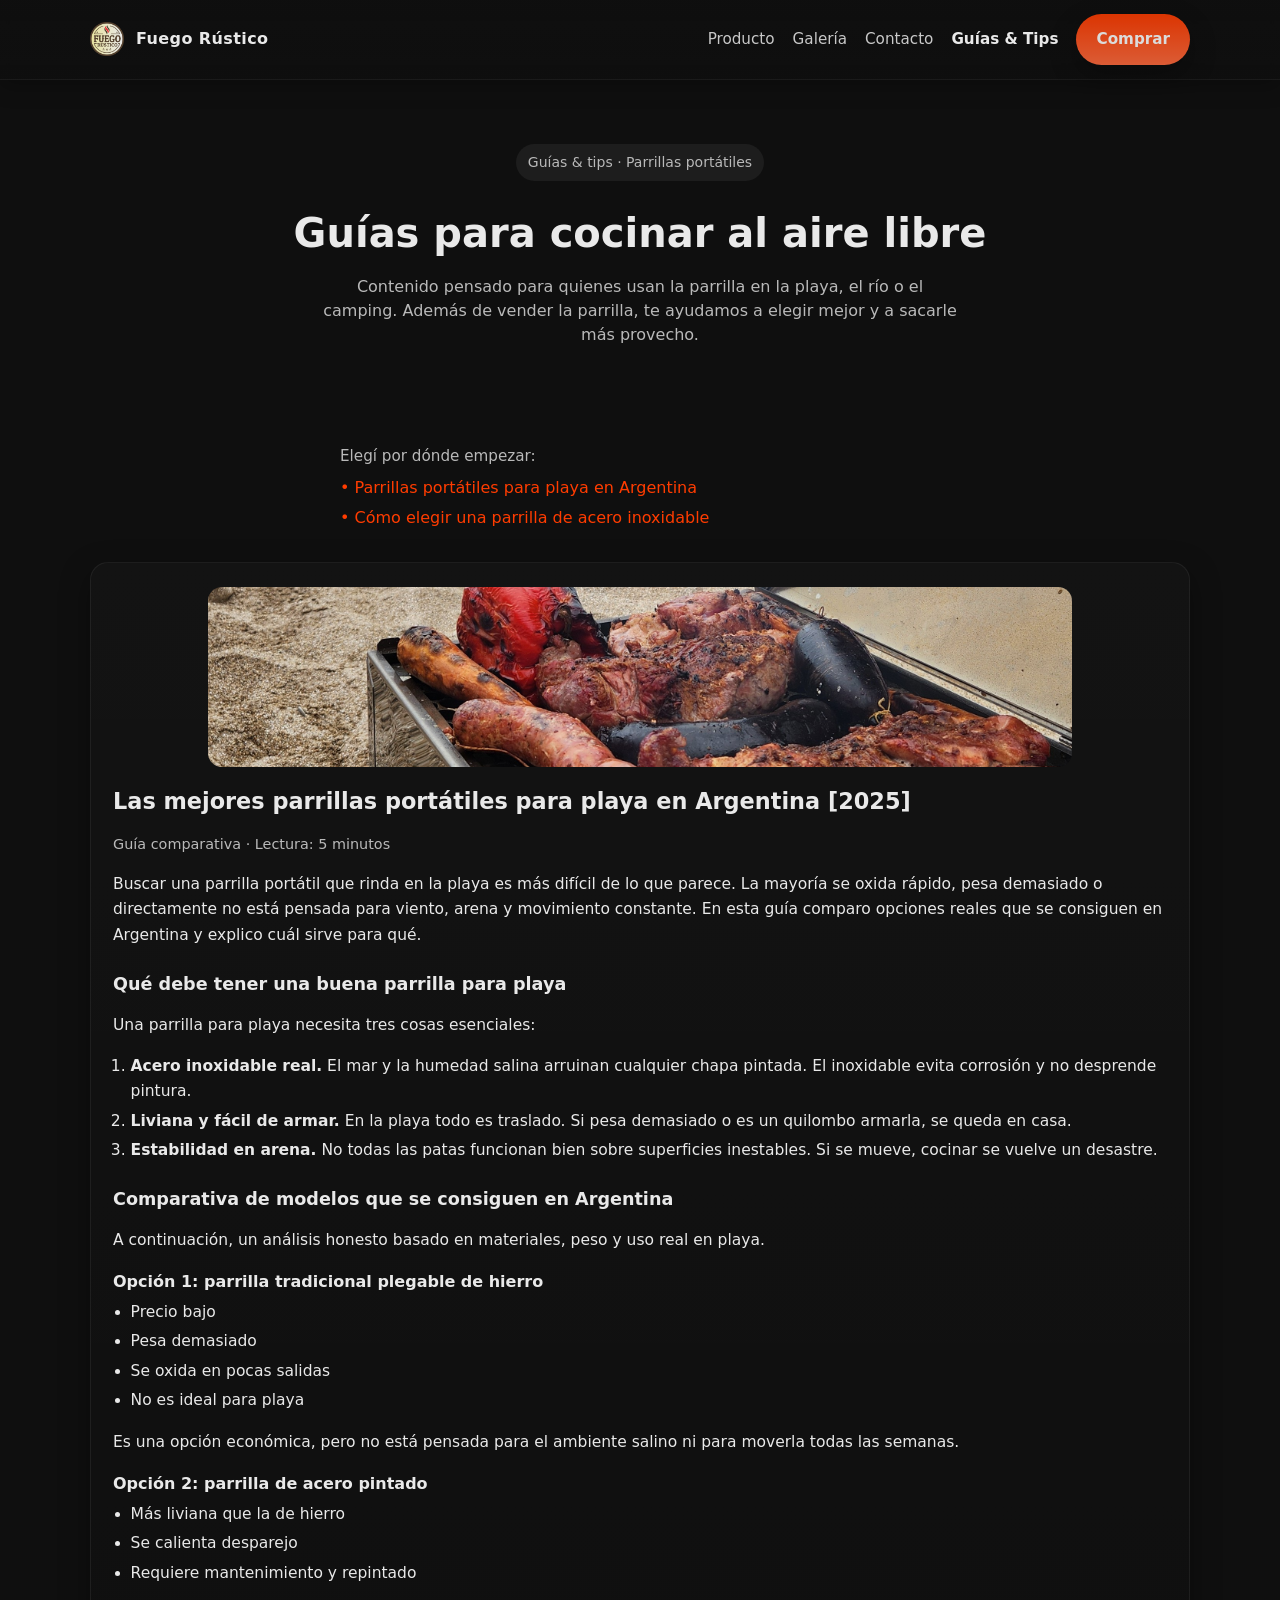
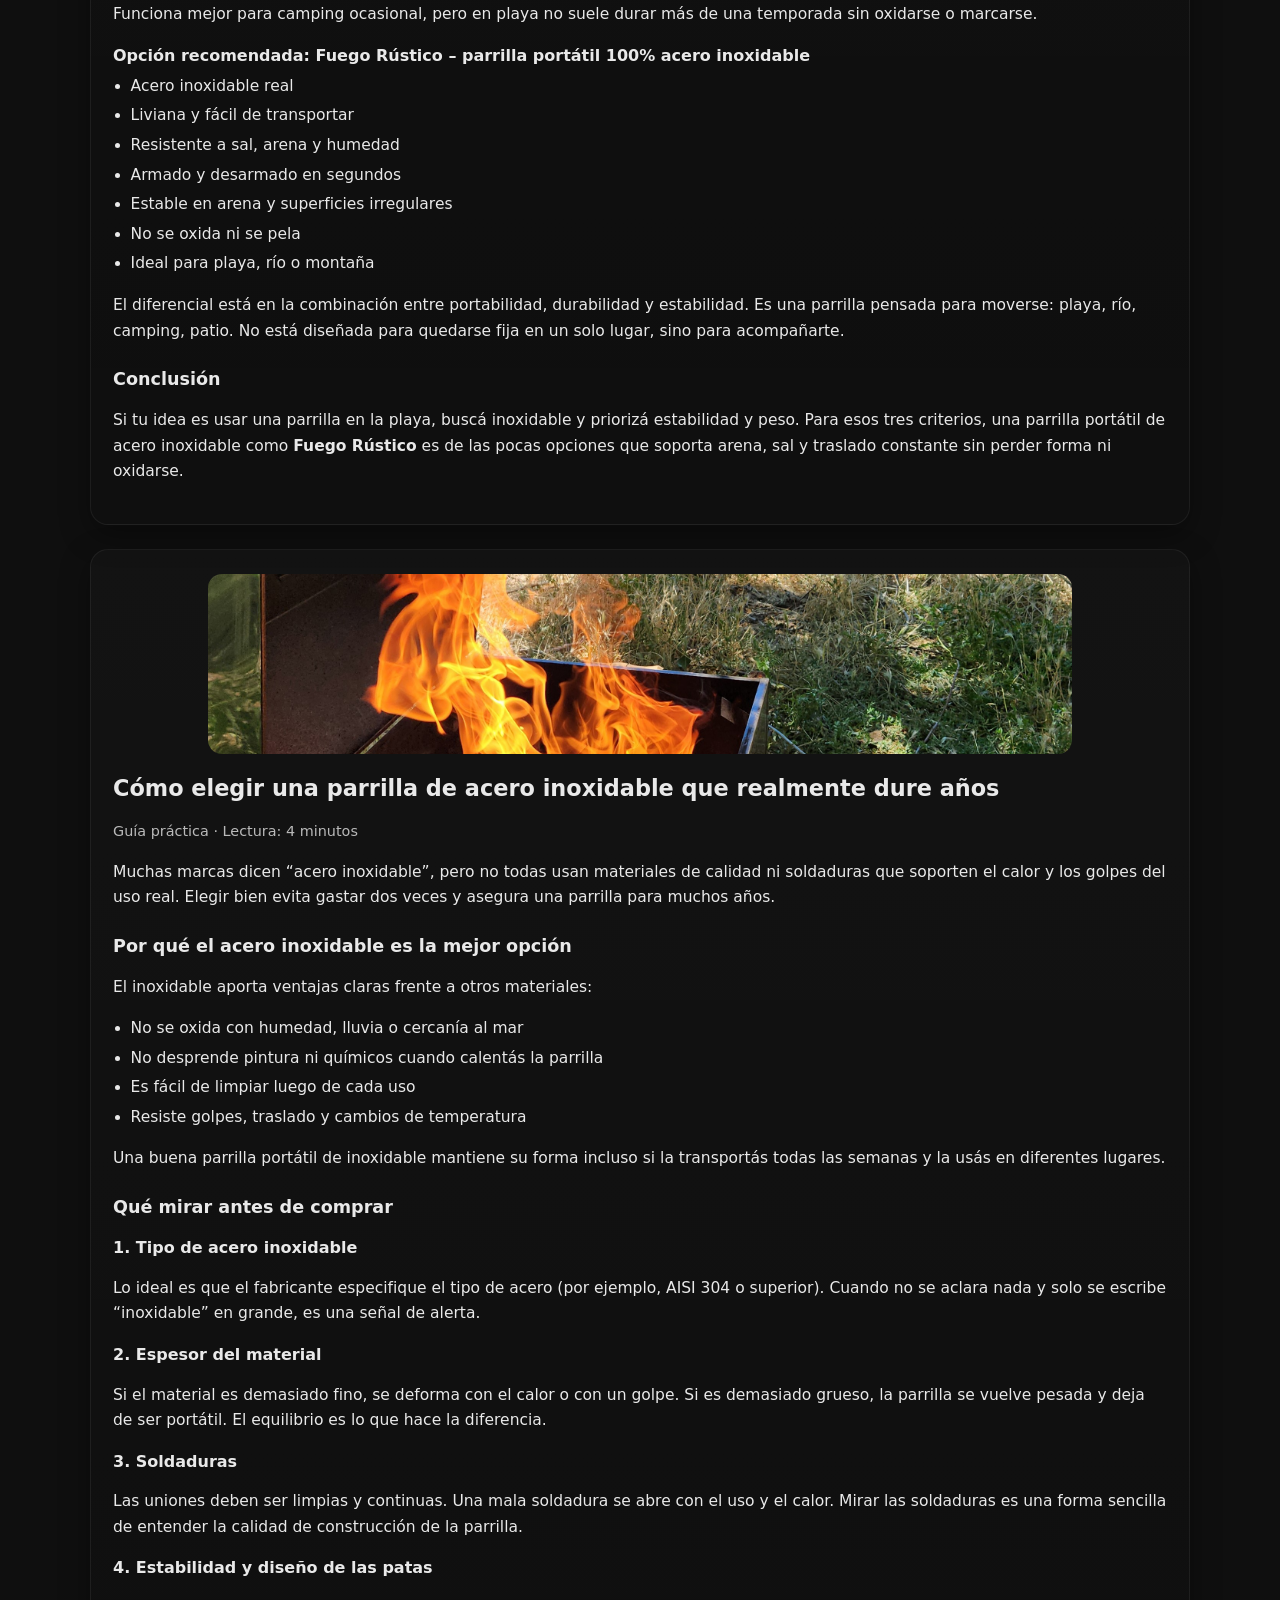
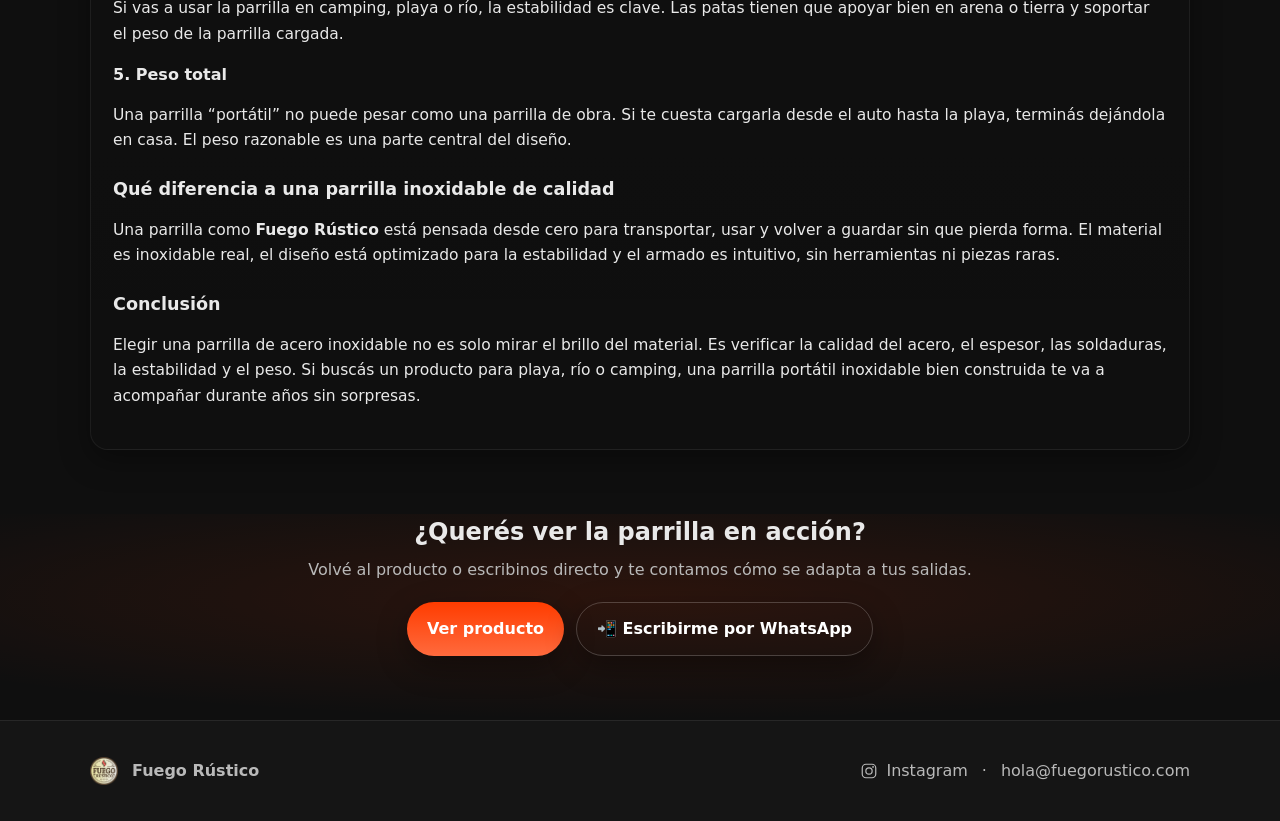
==== blog.html @ 5b3b6fa5 "Update blog.html" ====
<!DOCTYPE html>
<html lang="es">
<head>
  <meta charset="utf-8" />
  <meta name="viewport" content="width=device-width, initial-scale=1" />
  
  <title>Guías & Tips — Fuego Rústico</title>
  <meta name="description" content="Guías y consejos reales para usar tu parrilla portátil Fuego Rústico en playa, río o camping. Cómo elegir parrilla inoxidable y comparativas para Argentina." />
  <link rel="canonical" href="https://fuegorustico.com/blog.html">

  <!-- Open Graph -->
  <meta property="og:type" content="article">
  <meta property="og:site_name" content="Fuego Rústico">
  <meta property="og:title" content="Guías & Tips — Fuego Rústico">
  <meta property="og:description" content="Consejos para cocinar al aire libre y elegir tu parrilla portátil de acero inoxidable.">
  <meta property="og:url" content="https://fuegorustico.com/blog.html">
  <meta property="og:image" content="https://fuegorustico.com/assets/og-image.png">
  <meta property="og:image:width" content="1200">
  <meta property="og:image:height" content="630">
  <meta property="og:locale" content="es_AR">

  <!-- Twitter/X -->
  <meta name="twitter:card" content="summary_large_image">
  <meta name="twitter:title" content="Guías & Tips — Fuego Rústico">
  <meta name="twitter:description" content="Guías y consejos para sacar el máximo a tu parrilla portátil.">
  <meta name="twitter:image" content="https://fuegorustico.com/assets/og-image.png">

  <meta name="theme-color" content="#ff3c00">

  <link rel="icon" href="/assets/favicon.png">
  <link rel="apple-touch-icon" href="/assets/favicon.png">

  <!-- Usamos los mismos estilos que en index -->
  <style>
    :root{
      --bg:#0f0f0f; --bg-2:#151515; --text:#e9e9e9; --muted:#b9b9b9; --brand:#ff3c00; --brand-2:#ff6a3d;
      --radius:18px; --shadow:0 10px 30px rgba(0,0,0,.35)
    }
    *{box-sizing:border-box}
    html,body{height:100%}
    body{margin:0; font-family: system-ui,-apple-system,Segoe UI,Roboto,Inter,Arial,sans-serif; color:var(--text); background:var(--bg); line-height:1.5}
    a{color:inherit; text-decoration:none}
    img{max-width:100%; display:block}
    .container{width:min(1100px,92%); margin-inline:auto}

    header{position:sticky; top:0; z-index:20; backdrop-filter:saturate(160%) blur(6px);
      background:linear-gradient(180deg, rgba(15,15,15,.96), rgba(15,15,15,.9) 60%, rgba(15,15,15,0.96));
      border-bottom:1px solid rgba(255,255,255,.05); box-shadow:0 6px 20px rgba(0,0,0,.25);
    }
    .nav{display:flex; align-items:center; justify-content:space-between; padding:14px 0}
    .brand{display:flex; align-items:center; gap:12px}
    .brand img{width:34px; height:34px; border-radius:8px}
    .brand .title{font-weight:700; letter-spacing:.4px}

    nav{display:flex; align-items:center; gap:18px}
    nav a{opacity:.85; font-size:0.95rem}
    nav a:hover{opacity:1}
    nav a.active{opacity:1; font-weight:600}

    .btn{display:inline-flex; align-items:center; justify-content:center; padding:14px 20px; border-radius:999px; background:linear-gradient(180deg,var(--brand),var(--brand-2)); color:white; font-weight:700; box-shadow:var(--shadow); border:none; cursor:pointer; white-space:nowrap}
    .btn.ghost{background:transparent; border:1px solid rgba(255,255,255,.2)}
    .btn.secondary{background:transparent; border:1px solid rgba(255,255,255,.2)}

    .menu-toggle{display:none; background:none; border:none; color:var(--text); font-size:26px; cursor:pointer; line-height:1}

    .section{padding:64px 0; background:var(--bg)}
    .card{background:linear-gradient(180deg, rgba(255,255,255,.02), rgba(255,255,255,.0)); border:1px solid rgba(255,255,255,.06); border-radius:var(--radius); box-shadow:var(--shadow)}

    .chip{display:inline-flex; align-items:center; gap:8px; padding:8px 12px; border-radius:999px; background:rgba(255,255,255,.06); font-size:14px}

    /* Layout blog */
    .blog-hero{text-align:center}
    .blog-hero h1{font-size:clamp(30px,4vw,40px); margin:12px 0}
    .blog-hero p{color:var(--muted); max-width:640px; margin:0 auto 10px auto}
    .blog-grid{display:grid; gap:24px; margin-top:32px}
    .blog-article{padding:24px 22px}
    .blog-article h2{margin-top:0; margin-bottom:6px; font-size:1.4rem}
    .blog-article .meta{font-size:0.9rem; color:var(--muted); margin-bottom:14px}
    .blog-article h3{margin-top:22px; margin-bottom:8px; font-size:1.1rem}
    .blog-article h4{margin-top:16px; margin-bottom:6px; font-size:1rem}
    .blog-article p,
    .blog-article li{line-height:1.65; font-size:0.97rem}
    .blog-article ol,
    .blog-article ul{padding-left:1.1rem; margin-top:0.3rem}
    .blog-article li+li{margin-top:4px}

    /* CTA sección final */
    .blog-cta{text-align:center}
    .blog-cta p{color:var(--muted); margin-top:8px; margin-bottom:20px}

    /* Footer (igual que index) */
    footer{padding:36px 0; border-top:1px solid rgba(255,255,255,.08); background:var(--bg-2); color:var(--muted)}
    .social{display:flex; gap:14px; align-items:center; flex-wrap:wrap}

    /* Mobile nav */
    @media (max-width: 780px) {
      nav{position:absolute; top:64px; right:0; background:rgba(0,0,0,0.95); flex-direction:column; align-items:flex-start; padding:20px; border-radius:0 0 0 14px; display:none}
      nav.show{display:flex}
      .menu-toggle{display:block}
    }

    .blog-cover{
      max-width: 82%;
      margin: 0 auto 18px auto;
      border-radius: 14px;
      overflow: hidden;
    }
    
    .blog-cover img{
      width: 100%;
      object-fit: cover;
      max-height: 180px;
    }
  </style>
</head>
<body>
  <header>
    <div class="container nav">
      <!-- En el blog volvemos al index con el logo -->
      <a class="brand" href="index.html#top">
        <img src="/assets/logo.png" alt="Fuego Rústico logo" />
        <span class="title">Fuego Rústico</span>
      </a>
      <button class="menu-toggle" aria-label="Abrir menú" aria-expanded="false" aria-controls="menu">☰</button>
      <nav id="menu">
        <a href="index.html#producto">Producto</a>
        <a href="index.html#galeria">Galería</a>
        <a href="index.html#contacto">Contacto</a>
        <a href="blog.html" class="active">Guías & Tips</a>
        <a class="btn" href="index.html#contacto">Comprar</a>
      </nav>
    </div>
  </header>

  <main id="top">
    <!-- HERO DEL BLOG -->
    <section class="section">
      <div class="container blog-hero">
        <p class="chip">Guías & tips · Parrillas portátiles</p>
        <h1>Guías para cocinar al aire libre</h1>
        <p>
          Contenido pensado para quienes usan la parrilla en la playa, el río o el camping.
          Además de vender la parrilla, te ayudamos a elegir mejor y a sacarle más provecho.
        </p>
      </div>
    </section>

   <div style="margin-top:24px; text-align:left; max-width:600px; margin-inline:auto;">
     <p style="color:var(--muted); font-size:0.95rem; margin-bottom:8px;">
       Elegí por dónde empezar:
     </p>
     <ul style="list-style:none; padding-left:0; margin:0;">
       <li style="margin-bottom:6px;">
         <a href="#mejores-parrillas-playa" style="color:var(--brand);">• Parrillas portátiles para playa en Argentina</a>
       </li>
       <li>
         <a href="#elegir-parrilla-inox" style="color:var(--brand);">• Cómo elegir una parrilla de acero inoxidable</a>
       </li>
     </ul>
   </div>
    
    <!-- ARTÍCULOS EN CARDS -->
    <section class="section" style="padding-top:0;">
      <div class="container blog-grid">

        <!-- Artículo 1 -->
        <article class="card blog-article" id="mejores-parrillas-playa">
          <figure class="blog-cover">
            <img src="/assets/galeria-1.jpg" alt="Parrilla portátil Fuego Rústico en la playa">
          </figure>

          <h2>Las mejores parrillas portátiles para playa en Argentina [2025]</h2>
          <p class="meta">Guía comparativa · Lectura: 5 minutos</p>

          <p>
            Buscar una parrilla portátil que rinda en la playa es más difícil de lo que parece.
            La mayoría se oxida rápido, pesa demasiado o directamente no está pensada para viento,
            arena y movimiento constante. En esta guía comparo opciones reales que se consiguen
            en Argentina y explico cuál sirve para qué.
          </p>

          <h3>Qué debe tener una buena parrilla para playa</h3>
          <p>Una parrilla para playa necesita tres cosas esenciales:</p>

          <ol>
            <li>
              <strong>Acero inoxidable real.</strong>
              El mar y la humedad salina arruinan cualquier chapa pintada. El inoxidable evita
              corrosión y no desprende pintura.
            </li>
            <li>
              <strong>Liviana y fácil de armar.</strong>
              En la playa todo es traslado. Si pesa demasiado o es un quilombo armarla, se queda en casa.
            </li>
            <li>
              <strong>Estabilidad en arena.</strong>
              No todas las patas funcionan bien sobre superficies inestables. Si se mueve, cocinar
              se vuelve un desastre.
            </li>
          </ol>

          <h3>Comparativa de modelos que se consiguen en Argentina</h3>
          <p>
            A continuación, un análisis honesto basado en materiales, peso y uso real en playa.
          </p>

          <h4>Opción 1: parrilla tradicional plegable de hierro</h4>
          <ul>
            <li>Precio bajo</li>
            <li>Pesa demasiado</li>
            <li>Se oxida en pocas salidas</li>
            <li>No es ideal para playa</li>
          </ul>
          <p>
            Es una opción económica, pero no está pensada para el ambiente salino ni para
            moverla todas las semanas.
          </p>

          <h4>Opción 2: parrilla de acero pintado</h4>
          <ul>
            <li>Más liviana que la de hierro</li>
            <li>Se calienta desparejo</li>
            <li>Requiere mantenimiento y repintado</li>
          </ul>
          <p>
            Funciona mejor para camping ocasional, pero en playa no suele durar más de una
            temporada sin oxidarse o marcarse.
          </p>

          <h4>Opción recomendada: Fuego Rústico – parrilla portátil 100% acero inoxidable</h4>
          <ul>
            <li>Acero inoxidable real</li>
            <li>Liviana y fácil de transportar</li>
            <li>Resistente a sal, arena y humedad</li>
            <li>Armado y desarmado en segundos</li>
            <li>Estable en arena y superficies irregulares</li>
            <li>No se oxida ni se pela</li>
            <li>Ideal para playa, río o montaña</li>
          </ul>
          <p>
            El diferencial está en la combinación entre portabilidad, durabilidad y estabilidad.
            Es una parrilla pensada para moverse: playa, río, camping, patio. No está diseñada
            para quedarse fija en un solo lugar, sino para acompañarte.
          </p>

          <h3>Conclusión</h3>
          <p>
            Si tu idea es usar una parrilla en la playa, buscá inoxidable y priorizá estabilidad y peso.
            Para esos tres criterios, una parrilla portátil de acero inoxidable como
            <strong>Fuego Rústico</strong> es de las pocas opciones que soporta arena, sal y traslado
            constante sin perder forma ni oxidarse.
          </p>
        </article>

        <!-- Artículo 2 -->
        <article class="card blog-article" id="elegir-parrilla-inox">
          <figure class="blog-cover">
            <img src="/assets/galeria-4.jpg" alt="Detalle de parrilla portátil de acero inoxidable Fuego Rústico">
          </figure>

          <h2>Cómo elegir una parrilla de acero inoxidable que realmente dure años</h2>
          <p class="meta">Guía práctica · Lectura: 4 minutos</p>

          <p>
            Muchas marcas dicen “acero inoxidable”, pero no todas usan materiales de calidad ni soldaduras
            que soporten el calor y los golpes del uso real. Elegir bien evita gastar dos veces y asegura
            una parrilla para muchos años.
          </p>

          <h3>Por qué el acero inoxidable es la mejor opción</h3>
          <p>El inoxidable aporta ventajas claras frente a otros materiales:</p>
          <ul>
            <li>No se oxida con humedad, lluvia o cercanía al mar</li>
            <li>No desprende pintura ni químicos cuando calentás la parrilla</li>
            <li>Es fácil de limpiar luego de cada uso</li>
            <li>Resiste golpes, traslado y cambios de temperatura</li>
          </ul>
          <p>
            Una buena parrilla portátil de inoxidable mantiene su forma incluso si la transportás
            todas las semanas y la usás en diferentes lugares.
          </p>

          <h3>Qué mirar antes de comprar</h3>

          <h4>1. Tipo de acero inoxidable</h4>
          <p>
            Lo ideal es que el fabricante especifique el tipo de acero (por ejemplo, AISI 304 o superior).
            Cuando no se aclara nada y solo se escribe “inoxidable” en grande, es una señal de alerta.
          </p>

          <h4>2. Espesor del material</h4>
          <p>
            Si el material es demasiado fino, se deforma con el calor o con un golpe.
            Si es demasiado grueso, la parrilla se vuelve pesada y deja de ser portátil.
            El equilibrio es lo que hace la diferencia.
          </p>

          <h4>3. Soldaduras</h4>
          <p>
            Las uniones deben ser limpias y continuas. Una mala soldadura se abre con el uso
            y el calor. Mirar las soldaduras es una forma sencilla de entender la calidad de
            construcción de la parrilla.
          </p>

          <h4>4. Estabilidad y diseño de las patas</h4>
          <p>
            Si vas a usar la parrilla en camping, playa o río, la estabilidad es clave.
            Las patas tienen que apoyar bien en arena o tierra y soportar el peso de la
            parrilla cargada.
          </p>

          <h4>5. Peso total</h4>
          <p>
            Una parrilla “portátil” no puede pesar como una parrilla de obra.
            Si te cuesta cargarla desde el auto hasta la playa, terminás dejándola en casa.
            El peso razonable es una parte central del diseño.
          </p>

          <h3>Qué diferencia a una parrilla inoxidable de calidad</h3>
          <p>
            Una parrilla como <strong>Fuego Rústico</strong> está pensada desde cero para
            transportar, usar y volver a guardar sin que pierda forma. El material es
            inoxidable real, el diseño está optimizado para la estabilidad y el armado
            es intuitivo, sin herramientas ni piezas raras.
          </p>

          <h3>Conclusión</h3>
          <p>
            Elegir una parrilla de acero inoxidable no es solo mirar el brillo del material.
            Es verificar la calidad del acero, el espesor, las soldaduras, la estabilidad y
            el peso. Si buscás un producto para playa, río o camping, una parrilla portátil
            inoxidable bien construida te va a acompañar durante años sin sorpresas.
          </p>
        </article>

      </div>
    </section>

    <!-- CTA FINAL (alineada a la marca) -->
    <section class="section" style="padding-top:0; background:radial-gradient(70% 60% at 50% 40%, rgba(255,60,0,.12), rgba(0,0,0,0))">
      <div class="container blog-cta">
        <h2 style="margin:0 0 6px">¿Querés ver la parrilla en acción?</h2>
        <p>Volvé al producto o escribinos directo y te contamos cómo se adapta a tus salidas.</p>
        <div style="display:flex; gap:12px; justify-content:center; flex-wrap:wrap; margin-top:6px;">
          <a class="btn" href="index.html#producto">Ver producto</a>
          <a class="btn ghost" href="https://wa.me/5491164812711?text=Hola%20Fuego%20R%C3%BAstico%2C%20vengo%20desde%20el%20blog%20y%20quiero%20info" target="_blank" rel="noopener">
            📲 Escribirme por WhatsApp
          </a>
        </div>
      </div>
    </section>
  </main>

  <footer>
    <div class="container" style="display:flex; gap:18px; justify-content:space-between; flex-wrap:wrap">
      <div class="social">
        <img src="/assets/logo.png" alt="logo" width="28" height="28" style="border-radius:8px"/>
        <strong>Fuego Rústico</strong>
      </div>
      <div class="social">
        <a href="https://instagram.com/fuegorustico" target="_blank" rel="noopener" style="display:flex; align-items:center; gap:8px">
          <svg width="18" height="18" viewBox="0 0 24 24" fill="none" aria-hidden="true">
            <rect x="3" y="3" width="18" height="18" rx="5" stroke="currentColor" stroke-width="1.6"/>
            <circle cx="12" cy="12" r="4.2" stroke="currentColor" stroke-width="1.6"/>
            <circle cx="17.4" cy="6.6" r="1.2" fill="currentColor"/>
          </svg>
          <span>Instagram</span>
        </a>
        <span>·</span>
        <a href="mailto:adm.fuegorustico@gmail.com">hola@fuegorustico.com</a>
      </div>
    </div>
  </footer>

  <script>
    // Toggle menú mobile (mismo comportamiento que el index)
    const toggle = document.querySelector('.menu-toggle');
    const nav = document.getElementById('menu');
    if (toggle && nav) {
      toggle.addEventListener('click', () => {
        const isOpen = nav.classList.toggle('show');
        toggle.setAttribute('aria-expanded', isOpen ? 'true' : 'false');
      });
    }
  </script>
</body>
</html>
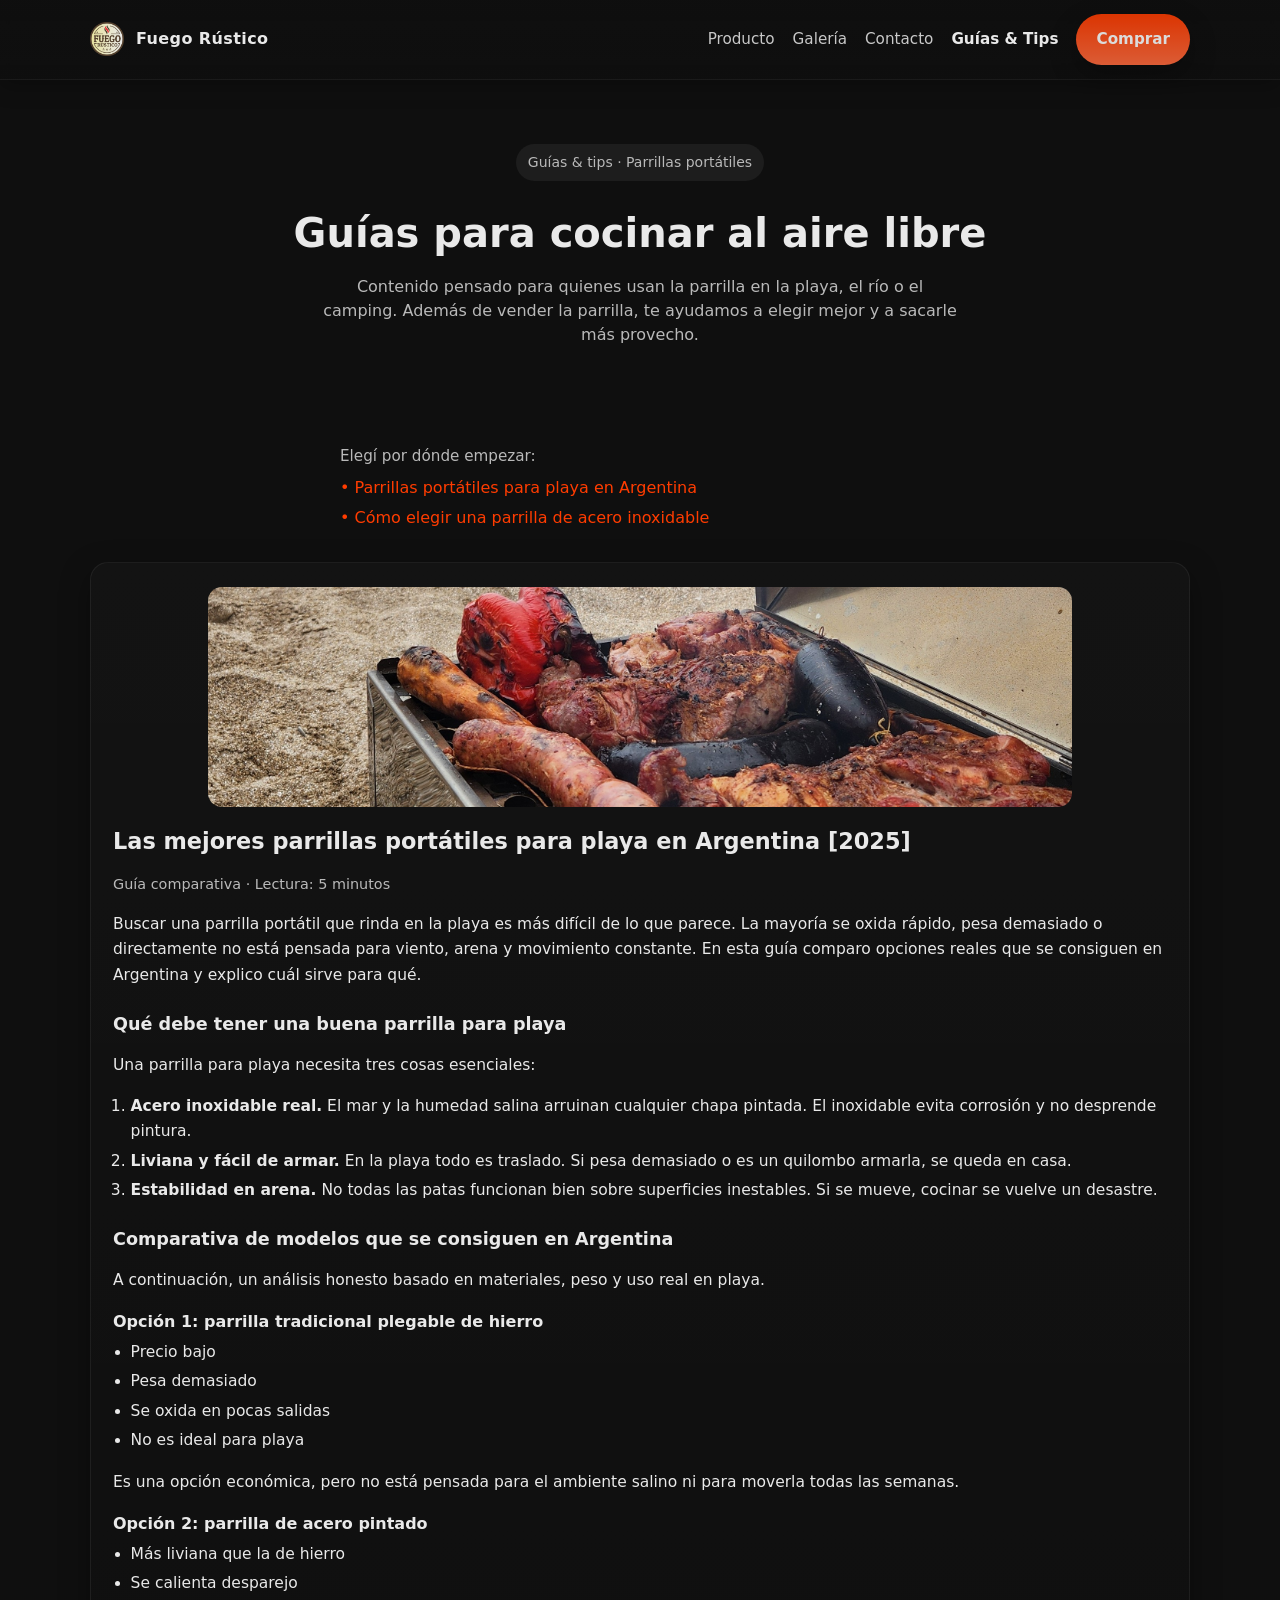
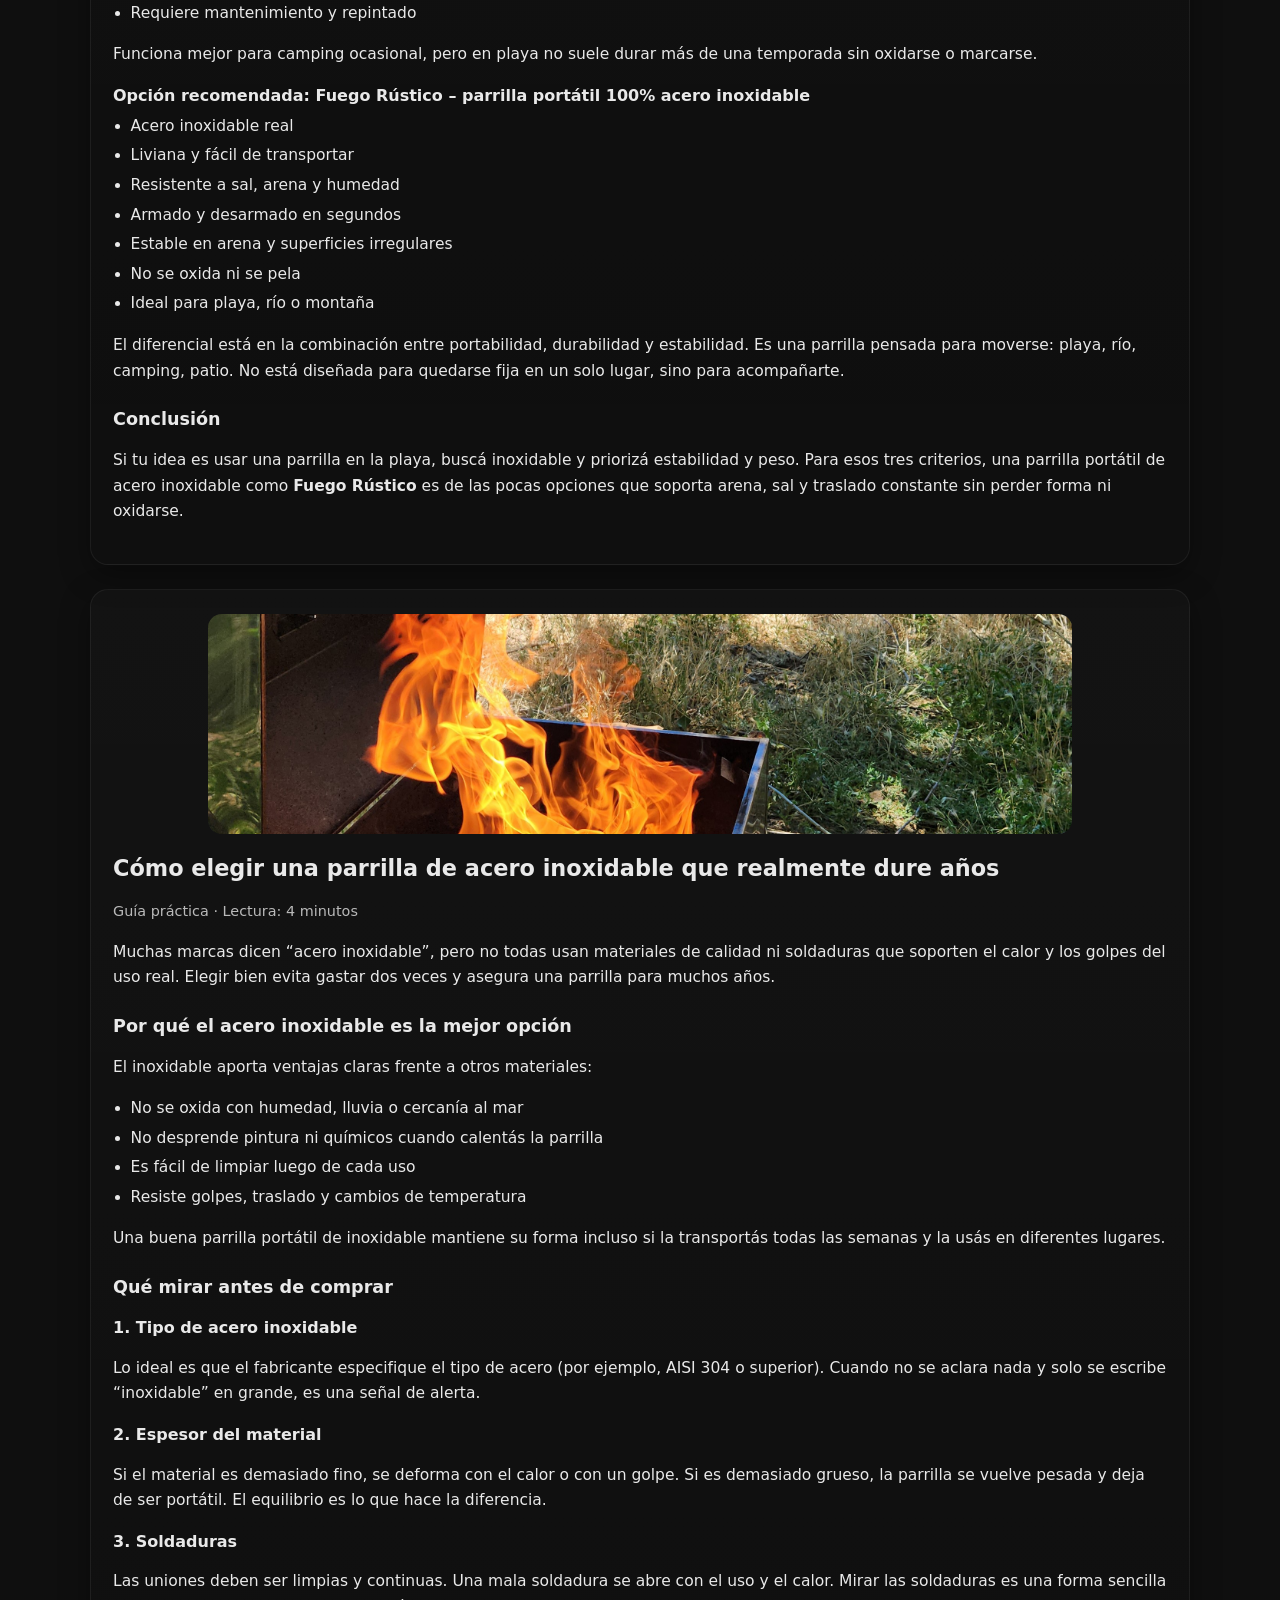
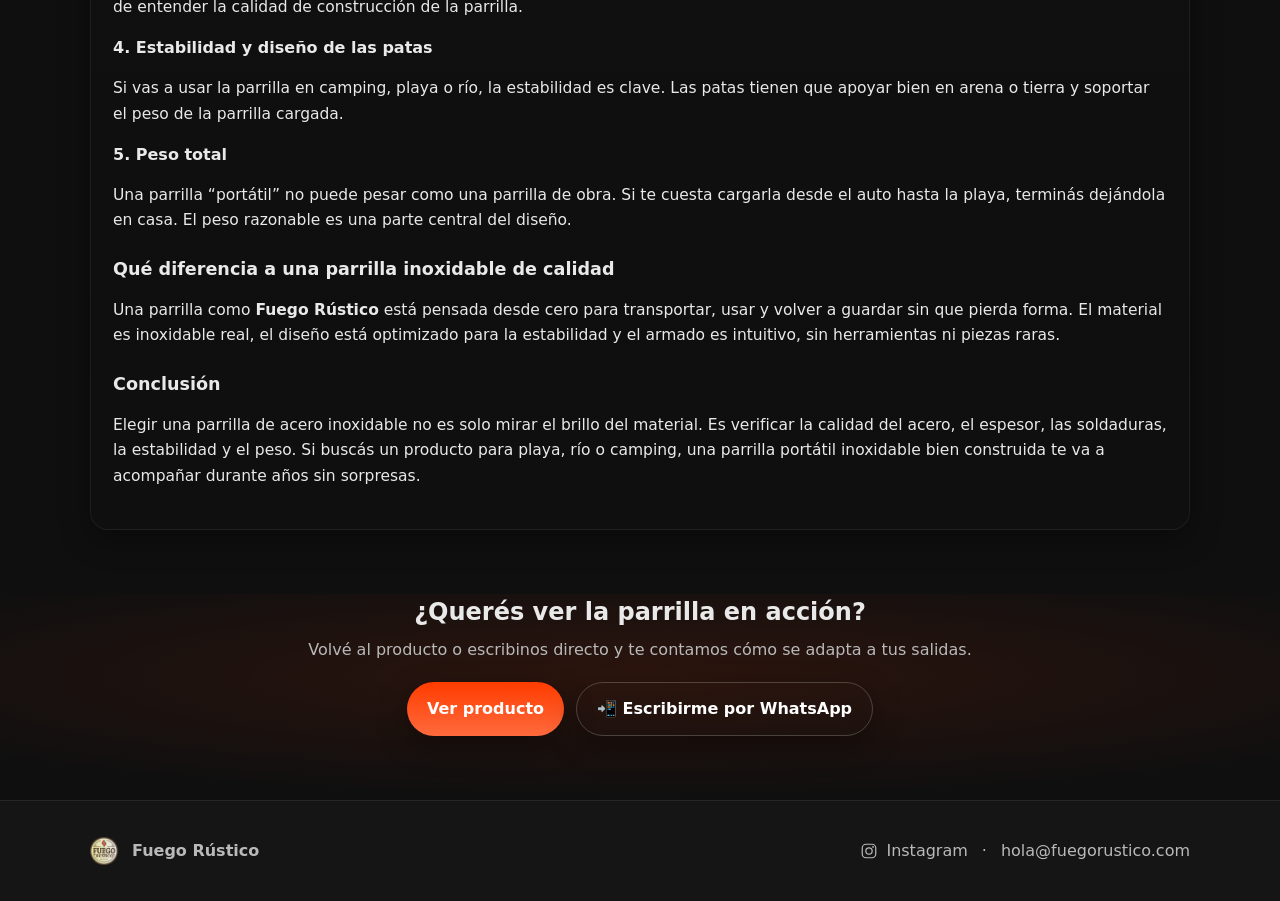
==== commit ef5f3a3d: "Update blog.html" ====
--- a/blog.html
+++ b/blog.html
@@ -109,7 +109,7 @@
     .blog-cover img{
       width: 100%;
       object-fit: cover;
-      max-height: 180px;
+      max-height: 220px;
     }
   </style>
 </head>
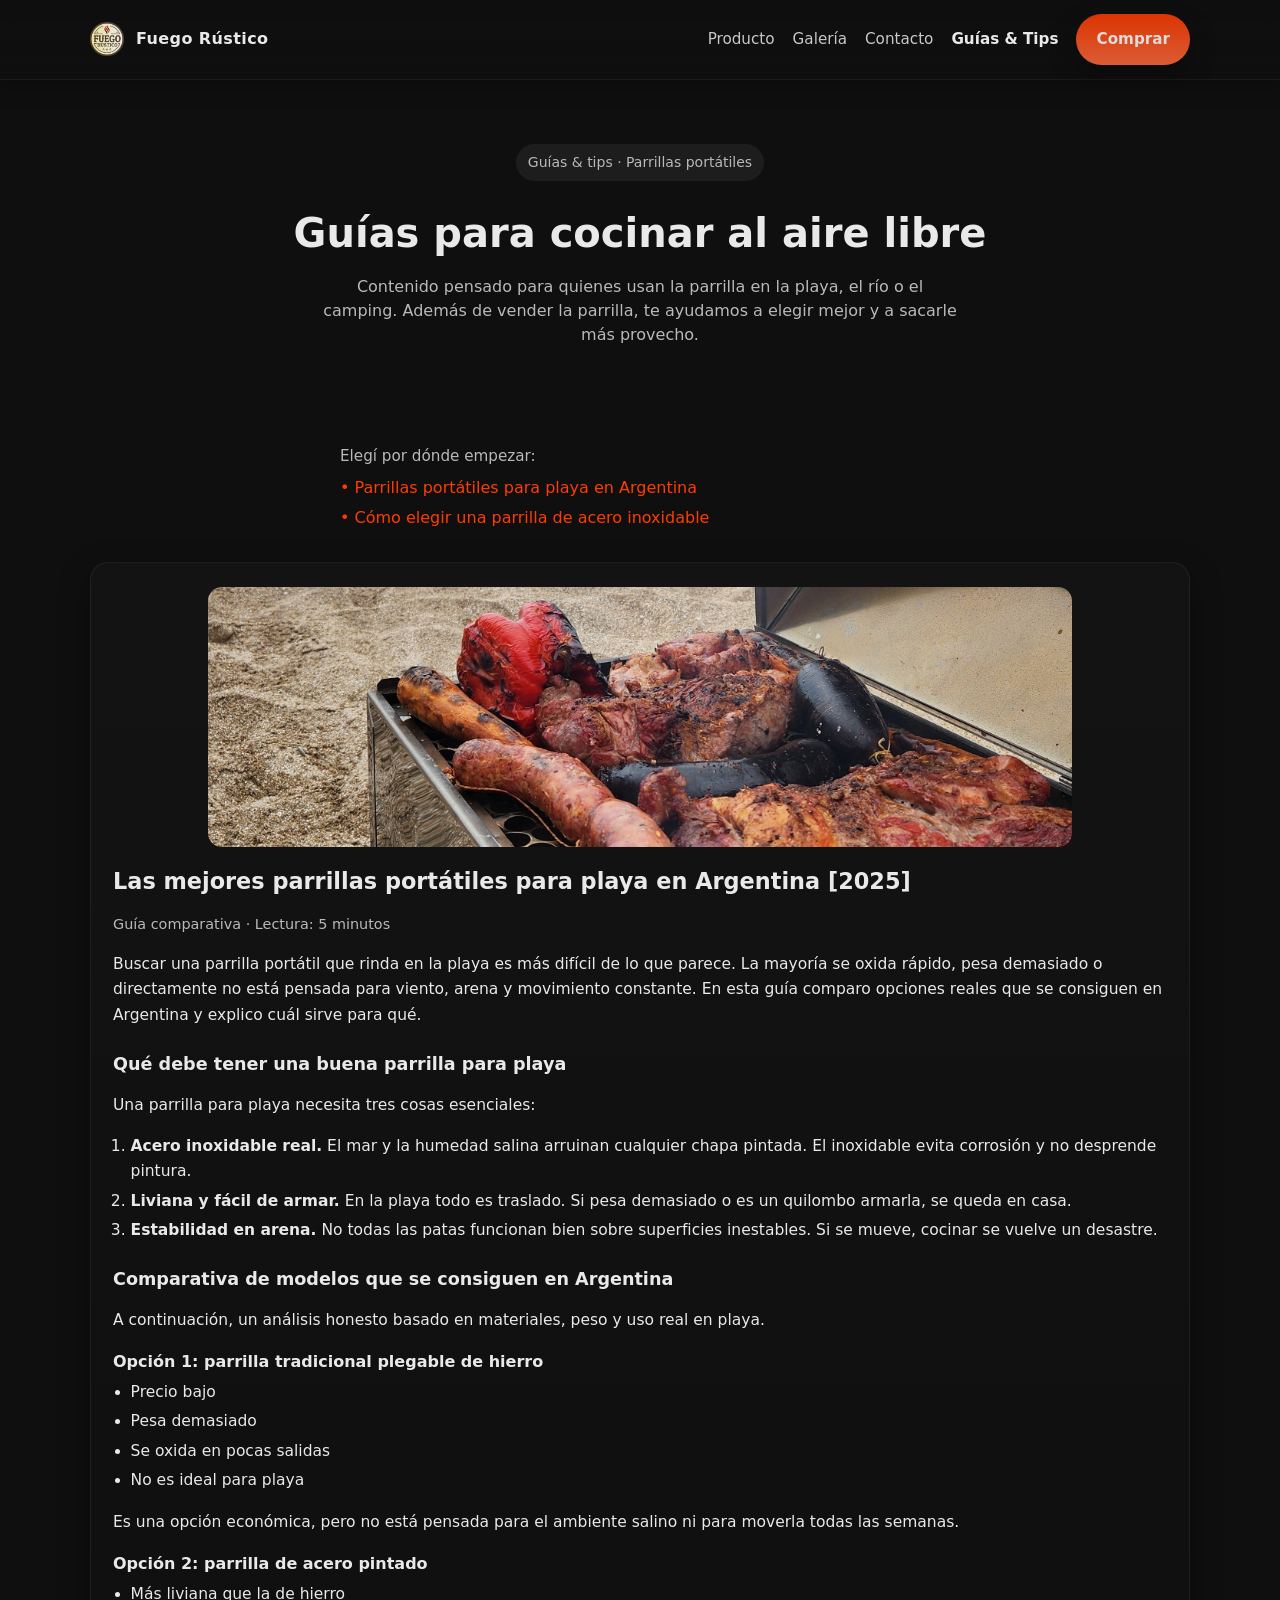
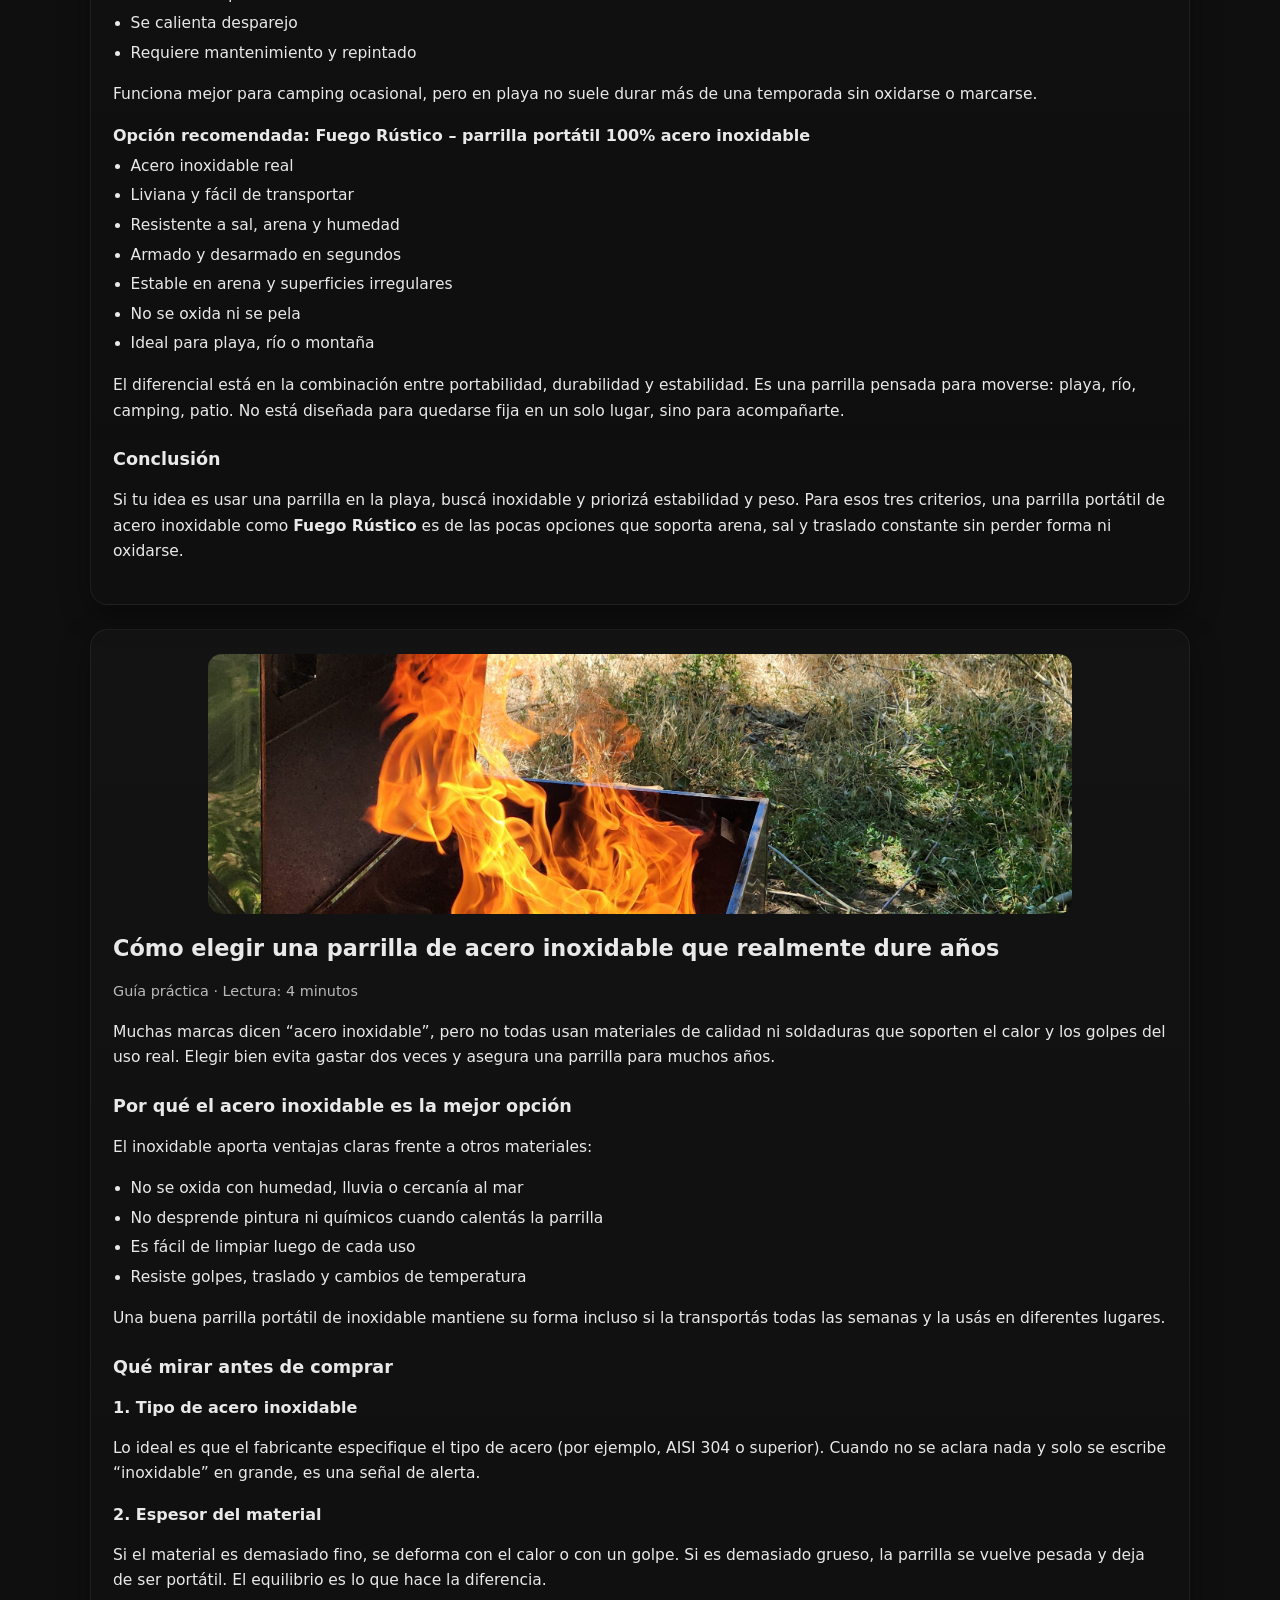
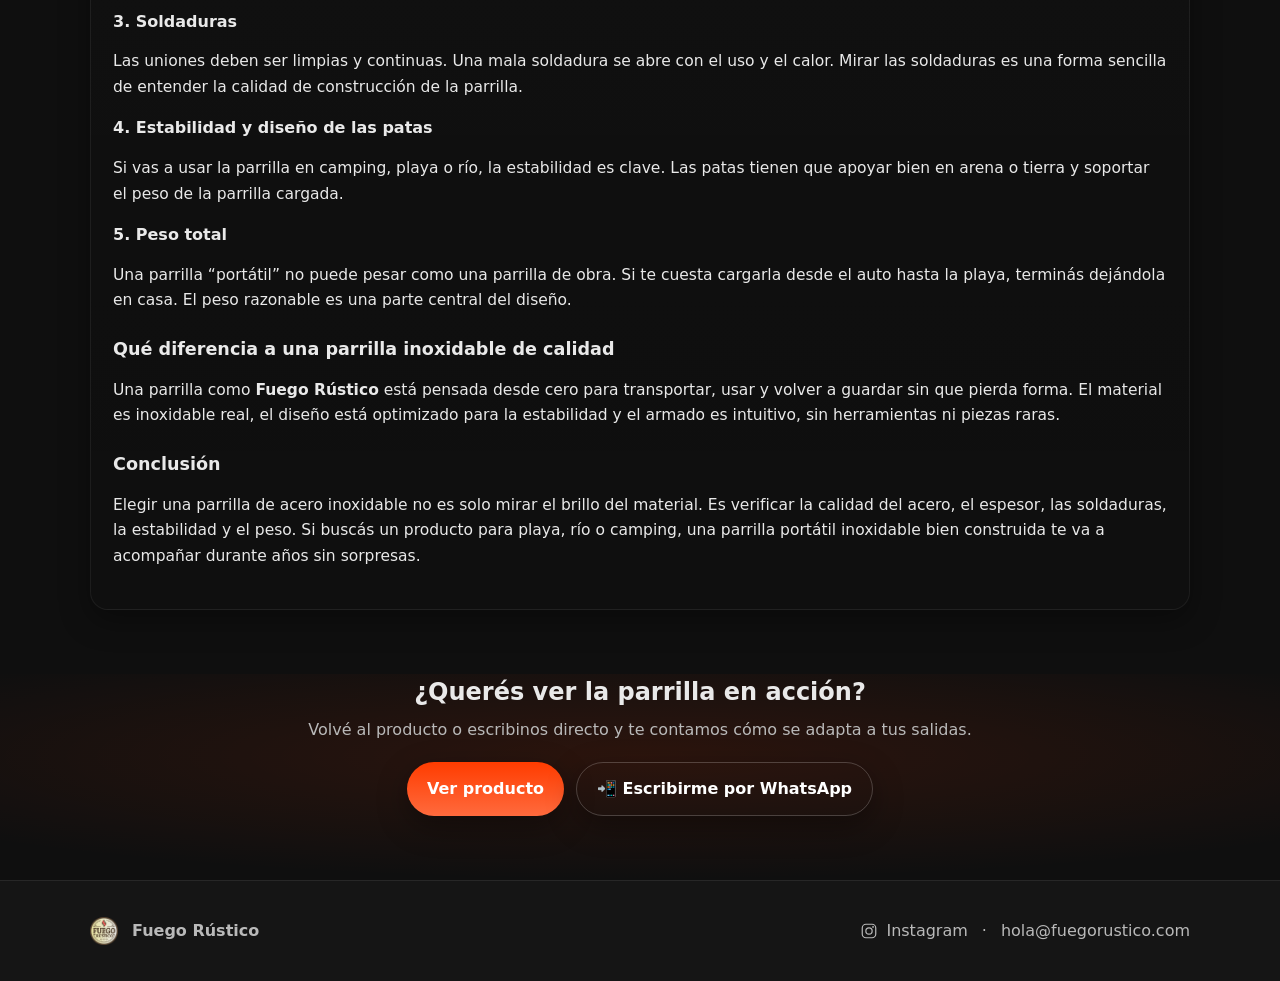
==== commit 188c2300: "Update blog.html" ====
--- a/blog.html
+++ b/blog.html
@@ -109,7 +109,7 @@
     .blog-cover img{
       width: 100%;
       object-fit: cover;
-      max-height: 220px;
+      max-height: 260px; 
     }
   </style>
 </head>
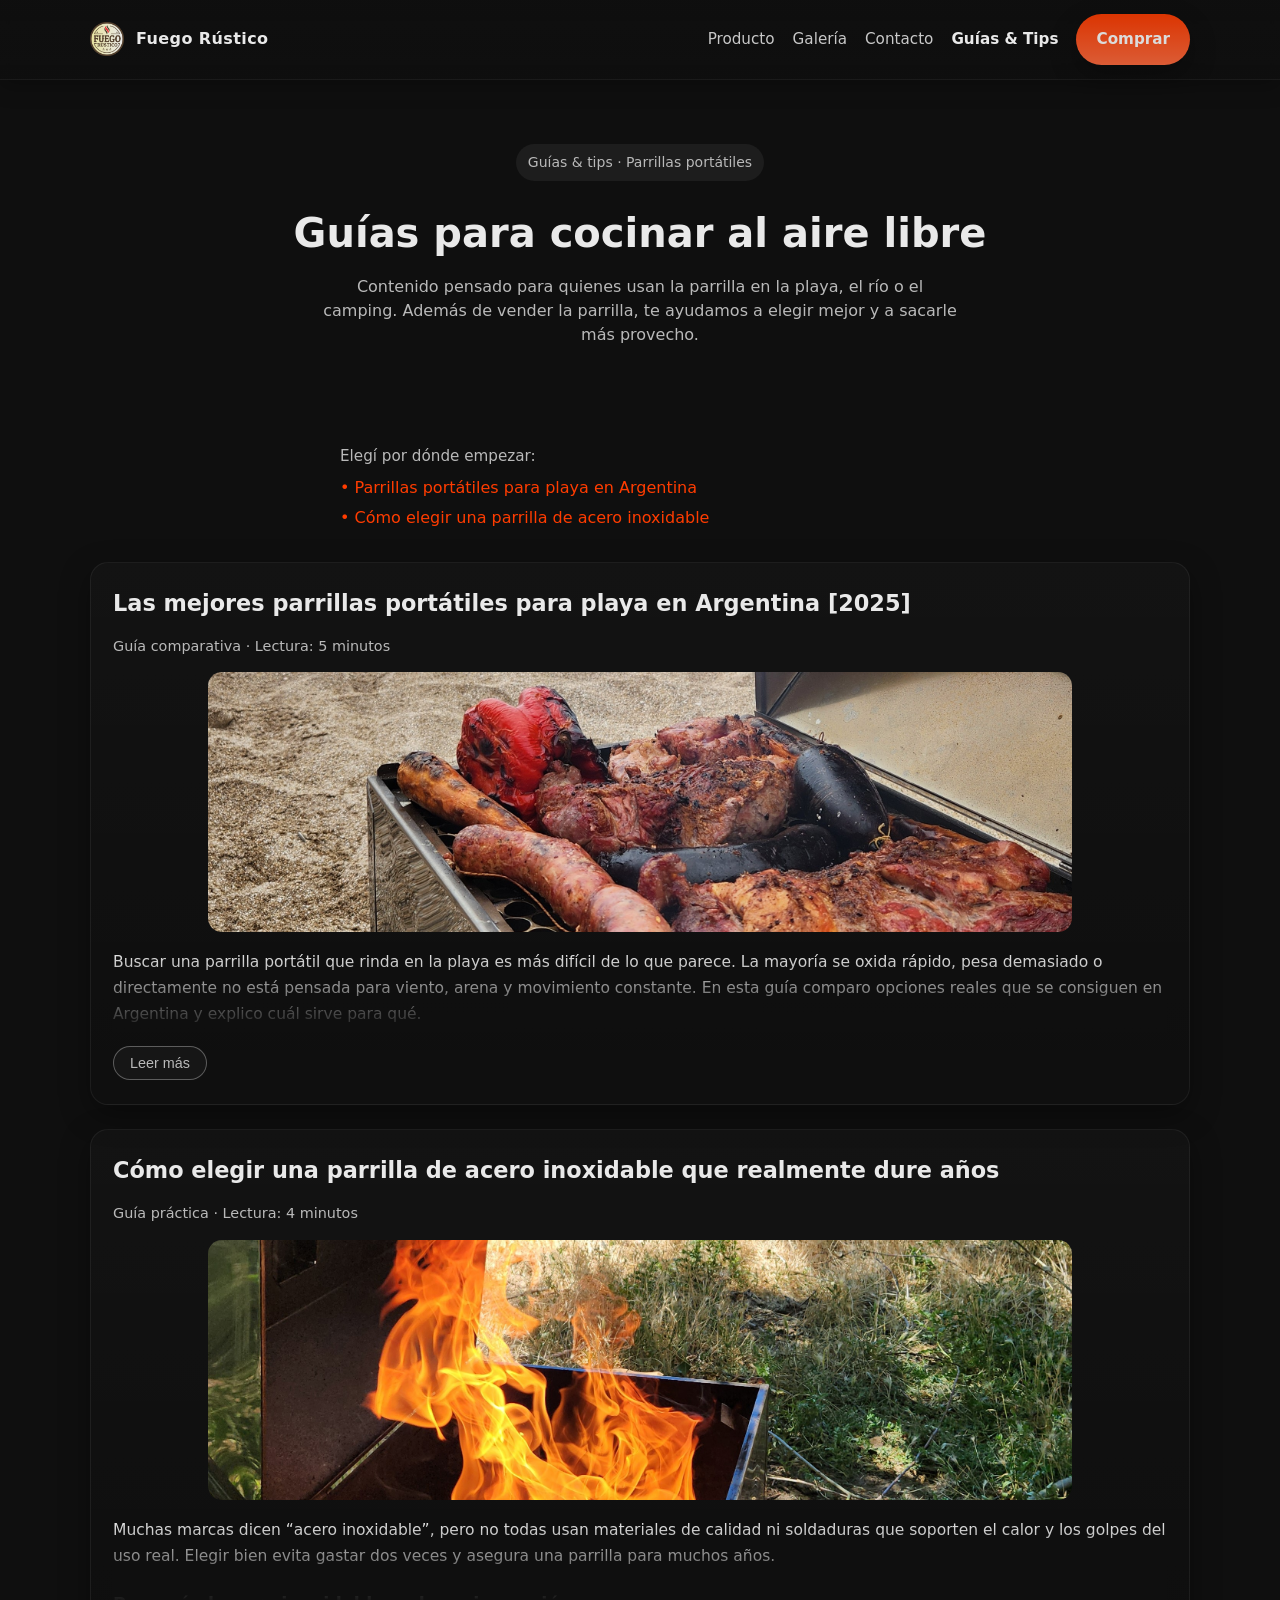
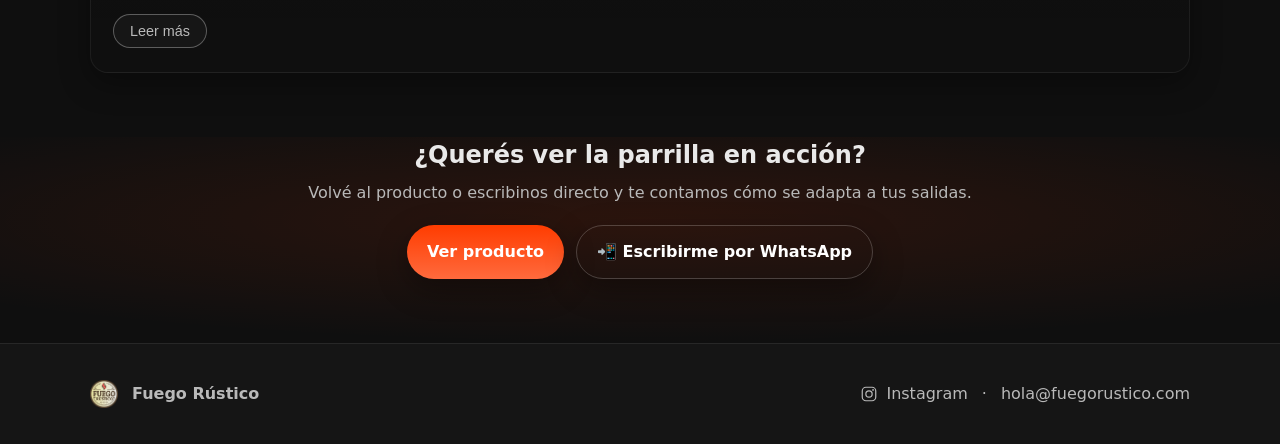
==== commit d8270864: "Update blog.html" ====
--- a/blog.html
+++ b/blog.html
@@ -111,6 +111,61 @@
       object-fit: cover;
       max-height: 260px; 
     }
+
+    .blog-content{
+      max-height: 360px;              /* controla cuánta altura se ve colapsado */
+      overflow: hidden;
+      position: relative;
+      transition: max-height .3s ease;
+    }
+    
+    /* Degradado al final para indicar que hay más texto */
+    .blog-content::after{
+      content:"";
+      position:absolute;
+      left:0;
+      right:0;
+      bottom:0;
+      height:80px;
+      background:linear-gradient(to bottom, rgba(15,15,15,0), rgba(15,15,15,0.96));
+      pointer-events:none;
+      opacity:1;
+      transition:opacity .2s;
+    }
+    
+    /* Cuando el artículo está expandido */
+    .blog-article.expanded .blog-content{
+      max-height: 5000px;             /* suficiente para mostrar todo */
+    }
+    
+    .blog-article.expanded .blog-content::after{
+      opacity:0;
+    }
+    
+    /* Botón Leer más / Leer menos */
+    .btn-read{
+      margin-top: 14px;
+      border-radius: 999px;
+      padding: 8px 16px;
+      font-size: 0.9rem;
+      border: 1px solid rgba(255,255,255,.3);
+      background: rgba(255,255,255,.03);
+      color: var(--muted);
+      cursor: pointer;
+      display: inline-flex;
+      align-items: center;
+      gap: 6px;
+    }
+    
+    .btn-read:hover{
+      background: rgba(255,255,255,.06);
+      color: var(--text);
+    }
+    
+    .blog-article.expanded .btn-read{
+      color: var(--text);
+    }
+
   </style>
 </head>
 <body>
@@ -165,172 +220,180 @@
 
         <!-- Artículo 1 -->
         <article class="card blog-article" id="mejores-parrillas-playa">
-          <figure class="blog-cover">
-            <img src="/assets/galeria-1.jpg" alt="Parrilla portátil Fuego Rústico en la playa">
-          </figure>
-
           <h2>Las mejores parrillas portátiles para playa en Argentina [2025]</h2>
           <p class="meta">Guía comparativa · Lectura: 5 minutos</p>
-
-          <p>
-            Buscar una parrilla portátil que rinda en la playa es más difícil de lo que parece.
-            La mayoría se oxida rápido, pesa demasiado o directamente no está pensada para viento,
-            arena y movimiento constante. En esta guía comparo opciones reales que se consiguen
-            en Argentina y explico cuál sirve para qué.
-          </p>
-
-          <h3>Qué debe tener una buena parrilla para playa</h3>
-          <p>Una parrilla para playa necesita tres cosas esenciales:</p>
-
-          <ol>
-            <li>
-              <strong>Acero inoxidable real.</strong>
-              El mar y la humedad salina arruinan cualquier chapa pintada. El inoxidable evita
-              corrosión y no desprende pintura.
-            </li>
-            <li>
-              <strong>Liviana y fácil de armar.</strong>
-              En la playa todo es traslado. Si pesa demasiado o es un quilombo armarla, se queda en casa.
-            </li>
-            <li>
-              <strong>Estabilidad en arena.</strong>
-              No todas las patas funcionan bien sobre superficies inestables. Si se mueve, cocinar
-              se vuelve un desastre.
-            </li>
-          </ol>
-
-          <h3>Comparativa de modelos que se consiguen en Argentina</h3>
-          <p>
-            A continuación, un análisis honesto basado en materiales, peso y uso real en playa.
-          </p>
-
-          <h4>Opción 1: parrilla tradicional plegable de hierro</h4>
-          <ul>
-            <li>Precio bajo</li>
-            <li>Pesa demasiado</li>
-            <li>Se oxida en pocas salidas</li>
-            <li>No es ideal para playa</li>
-          </ul>
-          <p>
-            Es una opción económica, pero no está pensada para el ambiente salino ni para
-            moverla todas las semanas.
-          </p>
-
-          <h4>Opción 2: parrilla de acero pintado</h4>
-          <ul>
-            <li>Más liviana que la de hierro</li>
-            <li>Se calienta desparejo</li>
-            <li>Requiere mantenimiento y repintado</li>
-          </ul>
-          <p>
-            Funciona mejor para camping ocasional, pero en playa no suele durar más de una
-            temporada sin oxidarse o marcarse.
-          </p>
-
-          <h4>Opción recomendada: Fuego Rústico – parrilla portátil 100% acero inoxidable</h4>
-          <ul>
-            <li>Acero inoxidable real</li>
-            <li>Liviana y fácil de transportar</li>
-            <li>Resistente a sal, arena y humedad</li>
-            <li>Armado y desarmado en segundos</li>
-            <li>Estable en arena y superficies irregulares</li>
-            <li>No se oxida ni se pela</li>
-            <li>Ideal para playa, río o montaña</li>
-          </ul>
-          <p>
-            El diferencial está en la combinación entre portabilidad, durabilidad y estabilidad.
-            Es una parrilla pensada para moverse: playa, río, camping, patio. No está diseñada
-            para quedarse fija en un solo lugar, sino para acompañarte.
-          </p>
-
-          <h3>Conclusión</h3>
-          <p>
-            Si tu idea es usar una parrilla en la playa, buscá inoxidable y priorizá estabilidad y peso.
-            Para esos tres criterios, una parrilla portátil de acero inoxidable como
-            <strong>Fuego Rústico</strong> es de las pocas opciones que soporta arena, sal y traslado
-            constante sin perder forma ni oxidarse.
-          </p>
+          
+          <div class="blog-content">
+            <figure class="blog-cover">
+              <img src="/assets/galeria-1.jpg" alt="Parrilla portátil Fuego Rústico en la playa">
+            </figure>
+  
+            <p>
+              Buscar una parrilla portátil que rinda en la playa es más difícil de lo que parece.
+              La mayoría se oxida rápido, pesa demasiado o directamente no está pensada para viento,
+              arena y movimiento constante. En esta guía comparo opciones reales que se consiguen
+              en Argentina y explico cuál sirve para qué.
+            </p>
+  
+            <h3>Qué debe tener una buena parrilla para playa</h3>
+            <p>Una parrilla para playa necesita tres cosas esenciales:</p>
+  
+            <ol>
+              <li>
+                <strong>Acero inoxidable real.</strong>
+                El mar y la humedad salina arruinan cualquier chapa pintada. El inoxidable evita
+                corrosión y no desprende pintura.
+              </li>
+              <li>
+                <strong>Liviana y fácil de armar.</strong>
+                En la playa todo es traslado. Si pesa demasiado o es un quilombo armarla, se queda en casa.
+              </li>
+              <li>
+                <strong>Estabilidad en arena.</strong>
+                No todas las patas funcionan bien sobre superficies inestables. Si se mueve, cocinar
+                se vuelve un desastre.
+              </li>
+            </ol>
+  
+            <h3>Comparativa de modelos que se consiguen en Argentina</h3>
+            <p>
+              A continuación, un análisis honesto basado en materiales, peso y uso real en playa.
+            </p>
+  
+            <h4>Opción 1: parrilla tradicional plegable de hierro</h4>
+            <ul>
+              <li>Precio bajo</li>
+              <li>Pesa demasiado</li>
+              <li>Se oxida en pocas salidas</li>
+              <li>No es ideal para playa</li>
+            </ul>
+            <p>
+              Es una opción económica, pero no está pensada para el ambiente salino ni para
+              moverla todas las semanas.
+            </p>
+  
+            <h4>Opción 2: parrilla de acero pintado</h4>
+            <ul>
+              <li>Más liviana que la de hierro</li>
+              <li>Se calienta desparejo</li>
+              <li>Requiere mantenimiento y repintado</li>
+            </ul>
+            <p>
+              Funciona mejor para camping ocasional, pero en playa no suele durar más de una
+              temporada sin oxidarse o marcarse.
+            </p>
+  
+            <h4>Opción recomendada: Fuego Rústico – parrilla portátil 100% acero inoxidable</h4>
+            <ul>
+              <li>Acero inoxidable real</li>
+              <li>Liviana y fácil de transportar</li>
+              <li>Resistente a sal, arena y humedad</li>
+              <li>Armado y desarmado en segundos</li>
+              <li>Estable en arena y superficies irregulares</li>
+              <li>No se oxida ni se pela</li>
+              <li>Ideal para playa, río o montaña</li>
+            </ul>
+            <p>
+              El diferencial está en la combinación entre portabilidad, durabilidad y estabilidad.
+              Es una parrilla pensada para moverse: playa, río, camping, patio. No está diseñada
+              para quedarse fija en un solo lugar, sino para acompañarte.
+            </p>
+  
+            <h3>Conclusión</h3>
+            <p>
+              Si tu idea es usar una parrilla en la playa, buscá inoxidable y priorizá estabilidad y peso.
+              Para esos tres criterios, una parrilla portátil de acero inoxidable como
+              <strong>Fuego Rústico</strong> es de las pocas opciones que soporta arena, sal y traslado
+              constante sin perder forma ni oxidarse.
+            </p>
+           </div>
+          <button class="btn-read" type="button">Leer más</button>
         </article>
 
         <!-- Artículo 2 -->
         <article class="card blog-article" id="elegir-parrilla-inox">
-          <figure class="blog-cover">
-            <img src="/assets/galeria-4.jpg" alt="Detalle de parrilla portátil de acero inoxidable Fuego Rústico">
-          </figure>
-
           <h2>Cómo elegir una parrilla de acero inoxidable que realmente dure años</h2>
           <p class="meta">Guía práctica · Lectura: 4 minutos</p>
 
-          <p>
-            Muchas marcas dicen “acero inoxidable”, pero no todas usan materiales de calidad ni soldaduras
-            que soporten el calor y los golpes del uso real. Elegir bien evita gastar dos veces y asegura
-            una parrilla para muchos años.
-          </p>
-
-          <h3>Por qué el acero inoxidable es la mejor opción</h3>
-          <p>El inoxidable aporta ventajas claras frente a otros materiales:</p>
-          <ul>
-            <li>No se oxida con humedad, lluvia o cercanía al mar</li>
-            <li>No desprende pintura ni químicos cuando calentás la parrilla</li>
-            <li>Es fácil de limpiar luego de cada uso</li>
-            <li>Resiste golpes, traslado y cambios de temperatura</li>
-          </ul>
-          <p>
-            Una buena parrilla portátil de inoxidable mantiene su forma incluso si la transportás
-            todas las semanas y la usás en diferentes lugares.
-          </p>
-
-          <h3>Qué mirar antes de comprar</h3>
-
-          <h4>1. Tipo de acero inoxidable</h4>
-          <p>
-            Lo ideal es que el fabricante especifique el tipo de acero (por ejemplo, AISI 304 o superior).
-            Cuando no se aclara nada y solo se escribe “inoxidable” en grande, es una señal de alerta.
-          </p>
-
-          <h4>2. Espesor del material</h4>
-          <p>
-            Si el material es demasiado fino, se deforma con el calor o con un golpe.
-            Si es demasiado grueso, la parrilla se vuelve pesada y deja de ser portátil.
-            El equilibrio es lo que hace la diferencia.
-          </p>
-
-          <h4>3. Soldaduras</h4>
-          <p>
-            Las uniones deben ser limpias y continuas. Una mala soldadura se abre con el uso
-            y el calor. Mirar las soldaduras es una forma sencilla de entender la calidad de
-            construcción de la parrilla.
-          </p>
-
-          <h4>4. Estabilidad y diseño de las patas</h4>
-          <p>
-            Si vas a usar la parrilla en camping, playa o río, la estabilidad es clave.
-            Las patas tienen que apoyar bien en arena o tierra y soportar el peso de la
-            parrilla cargada.
-          </p>
-
-          <h4>5. Peso total</h4>
-          <p>
-            Una parrilla “portátil” no puede pesar como una parrilla de obra.
-            Si te cuesta cargarla desde el auto hasta la playa, terminás dejándola en casa.
-            El peso razonable es una parte central del diseño.
-          </p>
-
-          <h3>Qué diferencia a una parrilla inoxidable de calidad</h3>
-          <p>
-            Una parrilla como <strong>Fuego Rústico</strong> está pensada desde cero para
-            transportar, usar y volver a guardar sin que pierda forma. El material es
-            inoxidable real, el diseño está optimizado para la estabilidad y el armado
-            es intuitivo, sin herramientas ni piezas raras.
-          </p>
-
-          <h3>Conclusión</h3>
-          <p>
-            Elegir una parrilla de acero inoxidable no es solo mirar el brillo del material.
-            Es verificar la calidad del acero, el espesor, las soldaduras, la estabilidad y
-            el peso. Si buscás un producto para playa, río o camping, una parrilla portátil
-            inoxidable bien construida te va a acompañar durante años sin sorpresas.
-          </p>
+          <div class="blog-content">
+            <figure class="blog-cover">
+              <img src="/assets/galeria-4.jpg" alt="Detalle de parrilla portátil de acero inoxidable Fuego Rústico">
+            </figure>
+            
+            <p>
+              Muchas marcas dicen “acero inoxidable”, pero no todas usan materiales de calidad ni soldaduras
+              que soporten el calor y los golpes del uso real. Elegir bien evita gastar dos veces y asegura
+              una parrilla para muchos años.
+            </p>
+  
+            <h3>Por qué el acero inoxidable es la mejor opción</h3>
+            <p>El inoxidable aporta ventajas claras frente a otros materiales:</p>
+            <ul>
+              <li>No se oxida con humedad, lluvia o cercanía al mar</li>
+              <li>No desprende pintura ni químicos cuando calentás la parrilla</li>
+              <li>Es fácil de limpiar luego de cada uso</li>
+              <li>Resiste golpes, traslado y cambios de temperatura</li>
+            </ul>
+            <p>
+              Una buena parrilla portátil de inoxidable mantiene su forma incluso si la transportás
+              todas las semanas y la usás en diferentes lugares.
+            </p>
+  
+            <h3>Qué mirar antes de comprar</h3>
+  
+            <h4>1. Tipo de acero inoxidable</h4>
+            <p>
+              Lo ideal es que el fabricante especifique el tipo de acero (por ejemplo, AISI 304 o superior).
+              Cuando no se aclara nada y solo se escribe “inoxidable” en grande, es una señal de alerta.
+            </p>
+  
+            <h4>2. Espesor del material</h4>
+            <p>
+              Si el material es demasiado fino, se deforma con el calor o con un golpe.
+              Si es demasiado grueso, la parrilla se vuelve pesada y deja de ser portátil.
+              El equilibrio es lo que hace la diferencia.
+            </p>
+  
+            <h4>3. Soldaduras</h4>
+            <p>
+              Las uniones deben ser limpias y continuas. Una mala soldadura se abre con el uso
+              y el calor. Mirar las soldaduras es una forma sencilla de entender la calidad de
+              construcción de la parrilla.
+            </p>
+  
+            <h4>4. Estabilidad y diseño de las patas</h4>
+            <p>
+              Si vas a usar la parrilla en camping, playa o río, la estabilidad es clave.
+              Las patas tienen que apoyar bien en arena o tierra y soportar el peso de la
+              parrilla cargada.
+            </p>
+  
+            <h4>5. Peso total</h4>
+            <p>
+              Una parrilla “portátil” no puede pesar como una parrilla de obra.
+              Si te cuesta cargarla desde el auto hasta la playa, terminás dejándola en casa.
+              El peso razonable es una parte central del diseño.
+            </p>
+  
+            <h3>Qué diferencia a una parrilla inoxidable de calidad</h3>
+            <p>
+              Una parrilla como <strong>Fuego Rústico</strong> está pensada desde cero para
+              transportar, usar y volver a guardar sin que pierda forma. El material es
+              inoxidable real, el diseño está optimizado para la estabilidad y el armado
+              es intuitivo, sin herramientas ni piezas raras.
+            </p>
+  
+            <h3>Conclusión</h3>
+            <p>
+              Elegir una parrilla de acero inoxidable no es solo mirar el brillo del material.
+              Es verificar la calidad del acero, el espesor, las soldaduras, la estabilidad y
+              el peso. Si buscás un producto para playa, río o camping, una parrilla portátil
+              inoxidable bien construida te va a acompañar durante años sin sorpresas.
+            </p>
+          </div>
+
+          <button class="btn-read" type="button">Leer más</button>
+            
         </article>
 
       </div>
@@ -381,6 +444,15 @@
         const isOpen = nav.classList.toggle('show');
         toggle.setAttribute('aria-expanded', isOpen ? 'true' : 'false');
       });
+
+    // Leer más / Leer menos
+    document.querySelectorAll('.btn-read').forEach((btn) => {
+    btn.addEventListener('click', () => {
+      const article = btn.closest('.blog-article');
+      const expanded = article.classList.toggle('expanded');
+      btn.textContent = expanded ? 'Leer menos' : 'Leer más';
+    });
+  });
     }
   </script>
 </body>
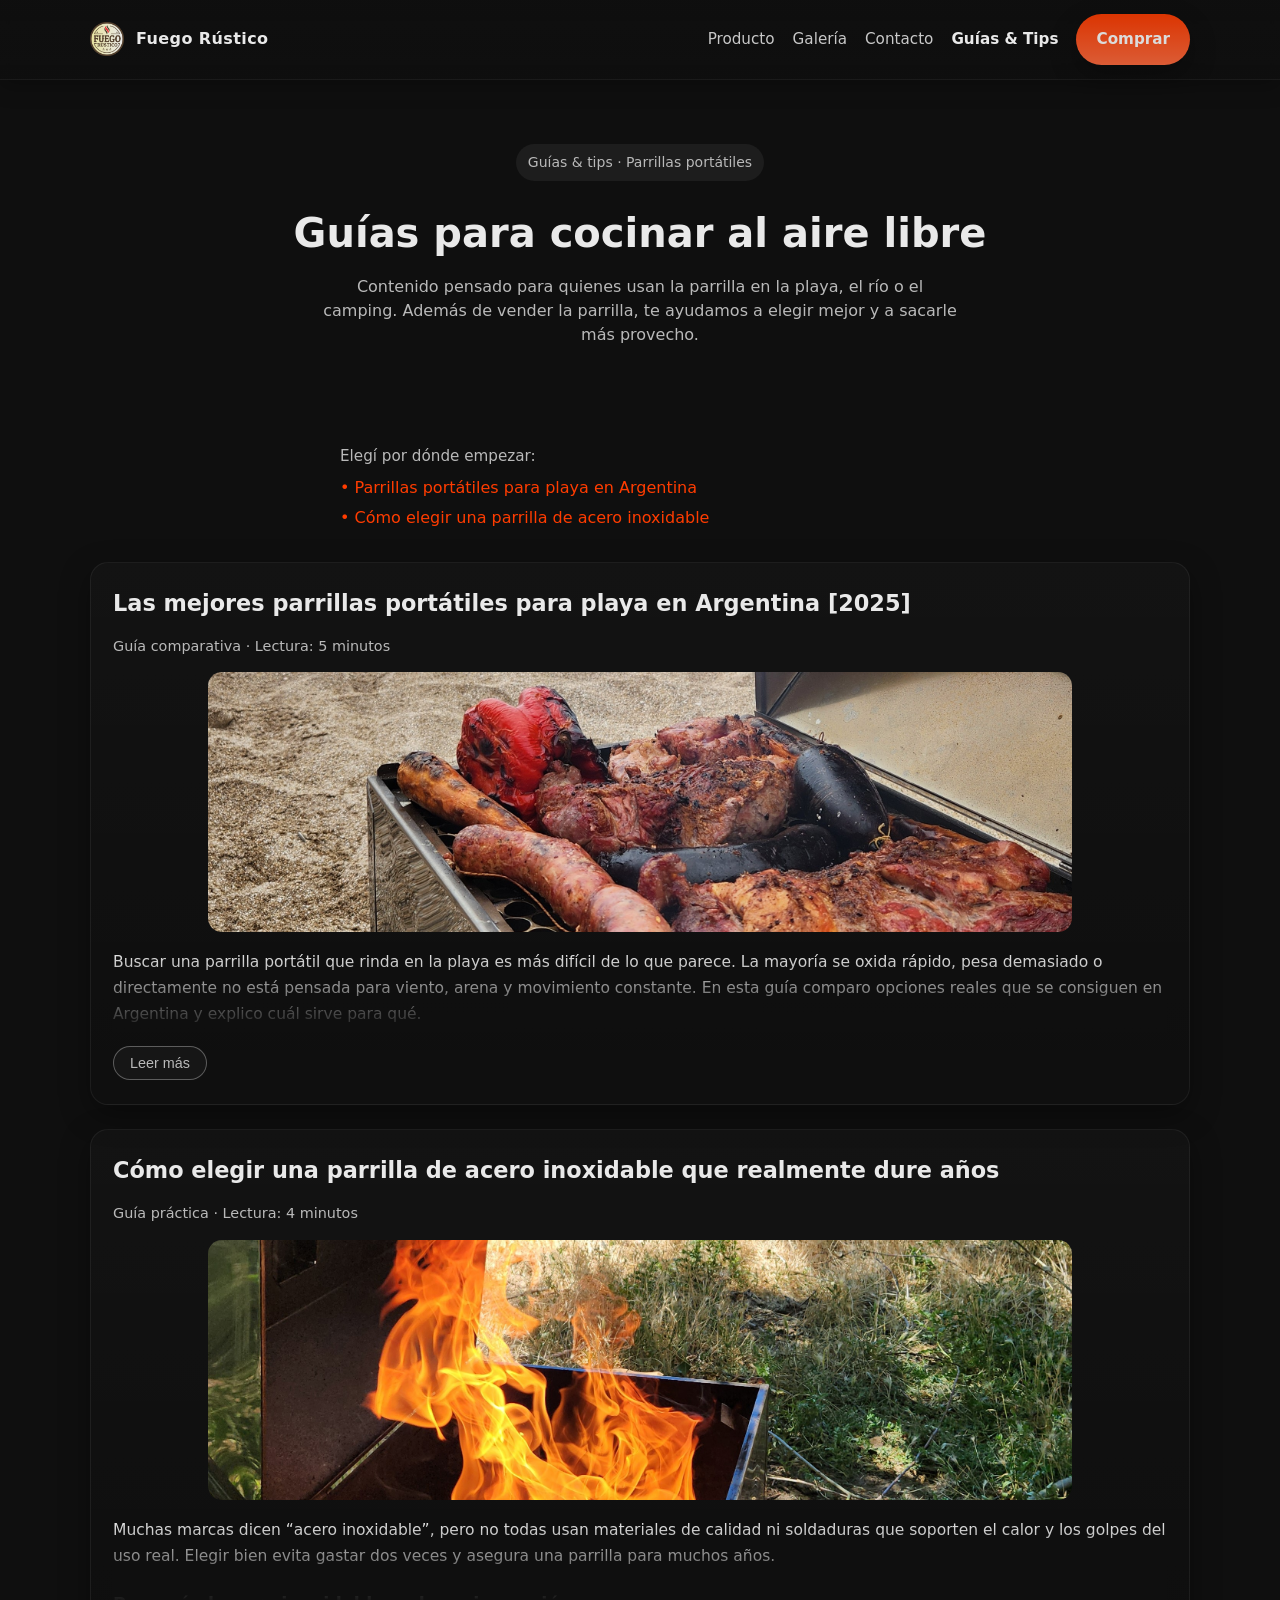
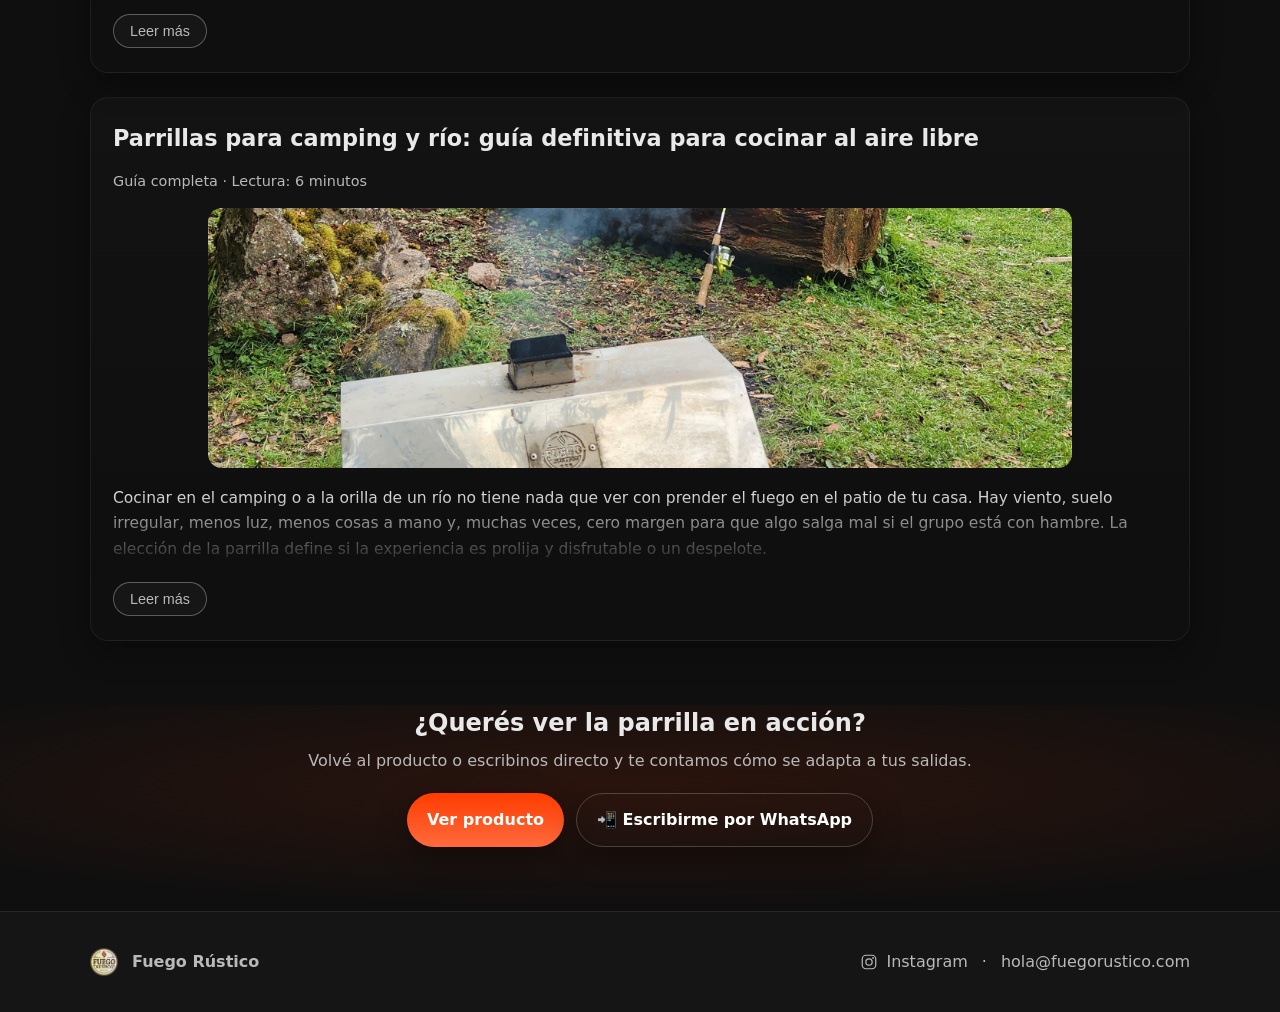
==== commit ef8b20b9: "Update blog.html" ====
--- a/blog.html
+++ b/blog.html
@@ -396,6 +396,181 @@
             
         </article>
 
+        <!-- articulo 3 -->
+        <article class="card blog-article" id="parrillas-camping-rio">
+          <h2>Parrillas para camping y río: guía definitiva para cocinar al aire libre</h2>
+          <p class="meta">Guía completa · Lectura: 6 minutos</p>
+
+          <div class="blog-content">
+            <figure class="blog-cover">
+              <!-- Cambiá la imagen cuando tengas una foto de camping/río -->
+              <img src="/assets/galeria-5.jpg" alt="Parrilla portátil Fuego Rústico usada en camping junto al río">
+            </figure>
+
+            <p>
+              Cocinar en el camping o a la orilla de un río no tiene nada que ver con prender el fuego en el
+              patio de tu casa. Hay viento, suelo irregular, menos luz, menos cosas a mano y, muchas veces,
+              cero margen para que algo salga mal si el grupo está con hambre. La elección de la parrilla
+              define si la experiencia es prolija y disfrutable o un despelote.
+            </p>
+
+            <p>
+              En esta guía te cuento qué tener en cuenta al elegir una parrilla para camping y río, qué tipos
+              de equipos existen y por qué una parrilla portátil bien diseñada marca la diferencia.
+            </p>
+
+            <h3>¿Qué cambia cuando cocinás en camping o río?</h3>
+            <p>Hay cuatro variables que en casa casi no existen y en camping sí importan mucho:</p>
+
+            <ul>
+              <li>
+                <strong>Transporte.</strong>
+                Todo entra en el baúl, mochila o baúl de la camioneta. Si la parrilla es incómoda o pesada,
+                termina quedándose en casa.
+              </li>
+              <li>
+                <strong>Superficie irregular.</strong>
+                Tierra blanda, piedras, raíces, pasto alto. La parrilla necesita patas que se adapten a eso.
+              </li>
+              <li>
+                <strong>Viento y clima.</strong>
+                El viento enfría el fuego, mueve el humo y complica la cocción. Un diseño estable ayuda a
+                mantener brasas parejas.
+              </li>
+              <li>
+                <strong>Tiempo.</strong>
+                Nadie quiere perder una hora armando un “invento” de parrilla mientras el resto espera.
+              </li>
+            </ul>
+
+            <h3>Tipos de parrillas para camping y río</h3>
+
+            <h4>1. Fogón improvisado con piedras o ladrillos</h4>
+            <p>
+              Es el clásico recurso de emergencia: armás un círculo de piedras, apoyás una rejilla o algo
+              parecido arriba y listo. Sirve, pero tiene varias contras:
+            </p>
+            <ul>
+              <li>No siempre encontrás piedras o ladrillos donde acampás</li>
+              <li>La superficie queda inestable y se mueve al mínimo golpe</li>
+              <li>El calor no se reparte parejo y es difícil controlar las brasas</li>
+              <li>Perdés tiempo armando todo desde cero cada vez</li>
+            </ul>
+
+            <h4>2. Parrilla fija del camping</h4>
+            <p>
+              Muchos campings tienen parrillas fijas. Está bien cuando tenés suerte y te toca una libre,
+              cerca de donde armás la carpa y en buen estado. El problema es que:
+            </p>
+            <ul>
+              <li>Dependés de lo que haya disponible</li>
+              <li>A veces están lejos del río o de tu carpa</li>
+              <li>No controlás limpieza ni mantenimiento</li>
+            </ul>
+
+            <h4>3. Parrilla portátil de acero inoxidable</h4>
+            <p>
+              Una parrilla portátil pensada para camping y río combina lo mejor de los dos mundos:
+              la libertad de cocinar donde quieras, con la estabilidad y comodidad de una parrilla “de verdad”.
+            </p>
+
+            <p>
+              Una parrilla portátil de calidad, como <strong>Fuego Rústico</strong>, resuelve varios puntos críticos:
+            </p>
+            <ul>
+              <li>Es liviana y entra en el auto sin pelearle espacio a las demás cosas</li>
+              <li>Se arma y desarma en pocos segundos, sin herramientas</li>
+              <li>Soporta bien el calor constante sin deformarse</li>
+              <li>Las patas permiten apoyar en tierra, piedra o pasto sin tambalear</li>
+              <li>El acero inoxidable resiste mejor la humedad típica de un entorno de río</li>
+            </ul>
+
+            <h3>Cómo elegir una parrilla para camping y río</h3>
+            <p>Si la vas a usar principalmente en estos contextos, fijate en:</p>
+
+            <ol>
+              <li>
+                <strong>Peso y tamaño plegada.</strong>
+                Tiene que poder transportarla una sola persona sin renegar y entrar en el baúl sin
+                ocupar medio auto.
+              </li>
+              <li>
+                <strong>Altura de cocción.</strong>
+                Demasiado baja y terminás agachado todo el tiempo. Demasiado alta y perdés control
+                sobre el fuego. Un punto medio cómodo es clave.
+              </li>
+              <li>
+                <strong>Material.</strong>
+                Para camping y río, el acero inoxidable es ideal: menos óxido, menos mantenimiento,
+                más vida útil.
+              </li>
+              <li>
+                <strong>Estabilidad.</strong>
+                Probá mentalmente cómo se comportaría sobre tierra, piedra o pasto. Las patas y el
+                diseño general tienen que bancarse superficies irregulares.
+              </li>
+              <li>
+                <strong>Armado.</strong>
+                Si necesita herramientas o 15 pasos para armarse, no sirve para camping real.
+              </li>
+            </ol>
+
+            <h3>Tips prácticos para cocinar en camping y río</h3>
+
+            <h4>Elegí bien el lugar</h4>
+            <ul>
+              <li>Buscá una zona reparada del viento</li>
+              <li>No cocines pegado a la carpa ni a cosas inflamables</li>
+              <li>Evitá zonas con raíces expuestas o muy inclinadas</li>
+            </ul>
+
+            <h4>Organizá el fuego</h4>
+            <ul>
+              <li>Arrancá el fuego con tiempo, sin apuro</li>
+              <li>Hacé brasas de a poco, no todo de golpe</li>
+              <li>Si hay viento, usá la propia parrilla o una tabla como pantalla improvisada</li>
+            </ul>
+
+            <h4>Logística simple</h4>
+            <ul>
+              <li>
+                Tené una mesa auxiliar o superficie limpia cerca para carne, vegetales y utensilios
+              </li>
+              <li>
+                Usá recipientes con tapa: en camping y río, la tierra y los bichos aparecen de la nada
+              </li>
+              <li>
+                Planificá un orden: primero lo que más tarda (chorizos, verduras grandes), después
+                lo más rápido (tiras finas, provoleta, etc.)
+              </li>
+            </ul>
+
+            <h3>Por qué una parrilla portátil pensada para esto cambia el juego</h3>
+            <p>
+              Cuando la parrilla acompaña el plan, todo lo demás se simplifica. No dependés del fogón
+              del camping, no estás atado a un solo lugar y podés acomodarte cerca del río, en sombra
+              o donde el grupo esté más cómodo.
+            </p>
+            <p>
+              La propuesta de <strong>Fuego Rústico</strong> apunta justamente a eso: una parrilla
+              portátil de acero inoxidable, liviana, estable y rápida de armar, pensada para moverse
+              con vos y no para quedarse fija en un patio.
+            </p>
+
+            <h3>Conclusión</h3>
+            <p>
+              Para camping y río, la mejor parrilla no es la más grande ni la más pesada:
+              es la que podés llevar, armar rápido y usar con confianza en cualquier suelo.
+              Si buscás una opción que equilibre portabilidad, estabilidad y durabilidad,
+              una parrilla portátil de acero inoxidable diseñada para outdoor, como Fuego Rústico,
+              te va a simplificar mucho la vida cada vez que salgas.
+            </p>
+          </div>
+
+          <button class="btn-read" type="button">Leer más</button>
+        </article>
+
+
       </div>
     </section>
 
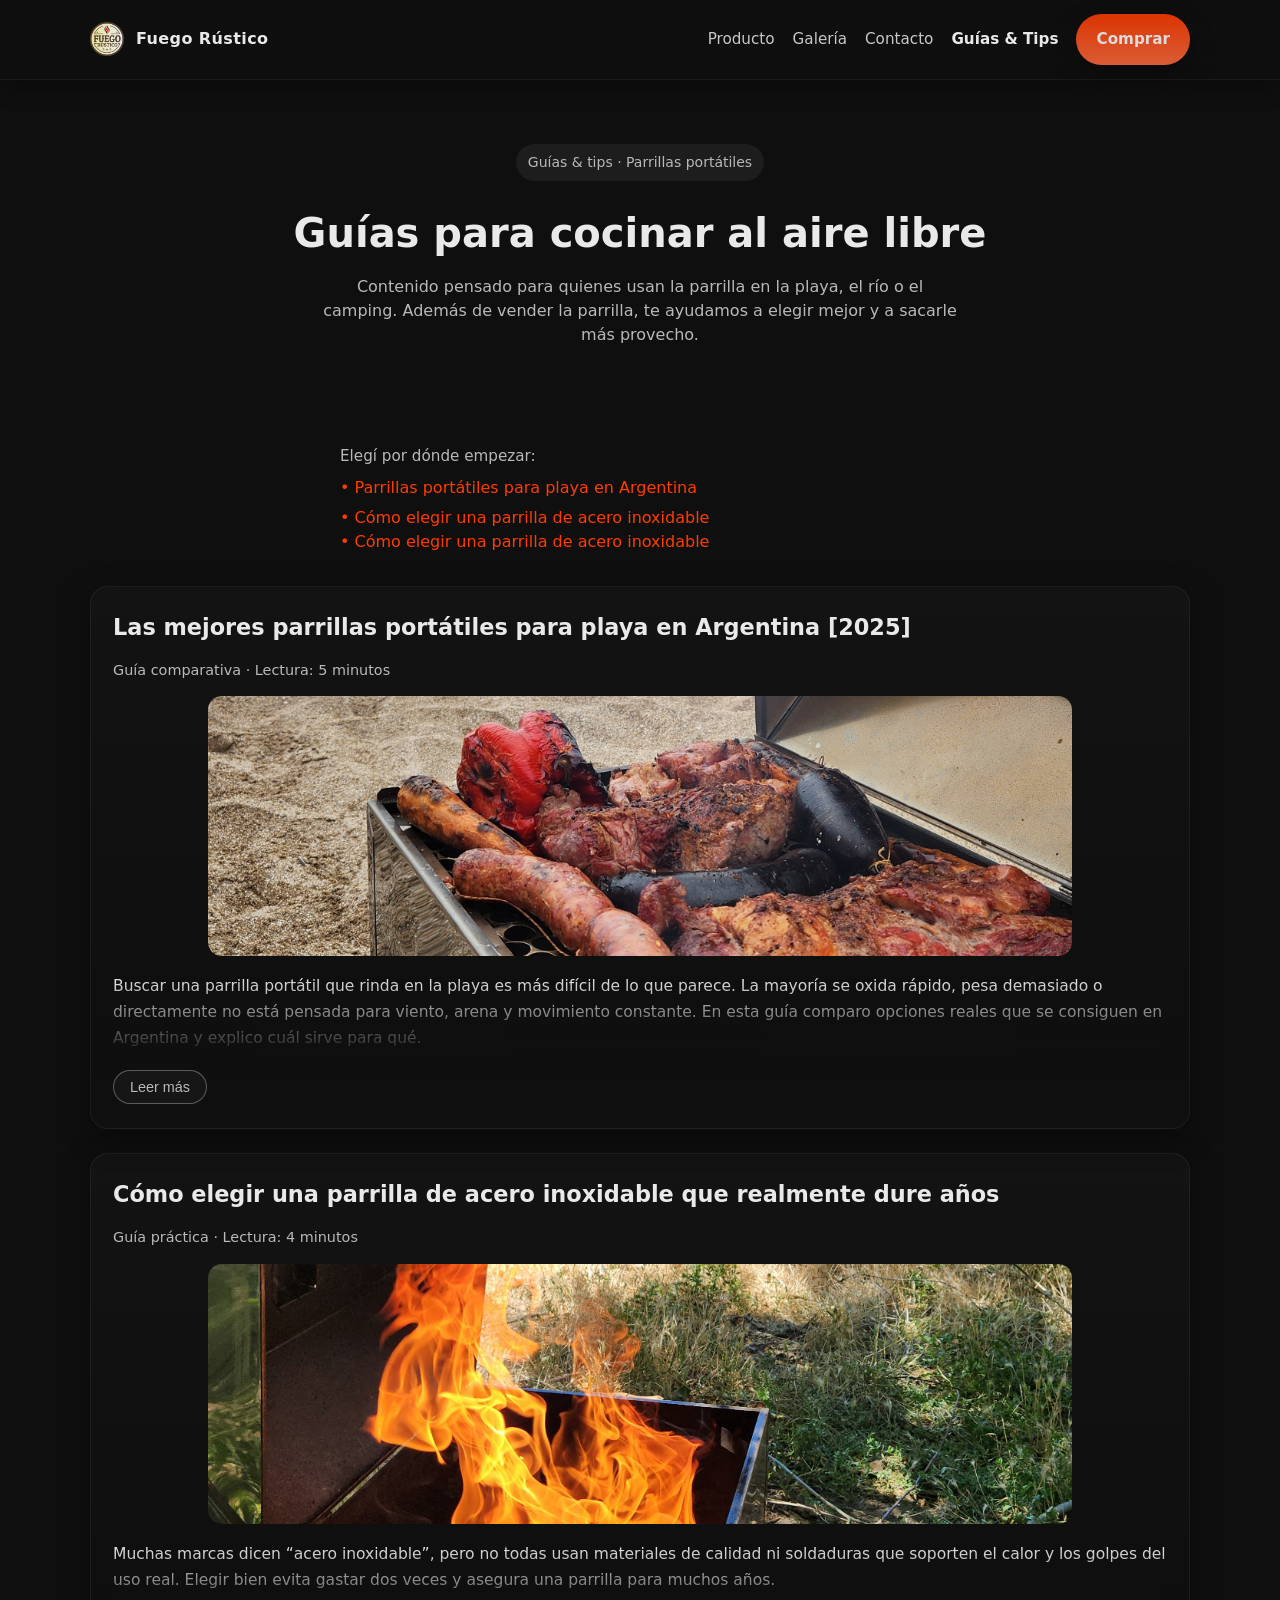
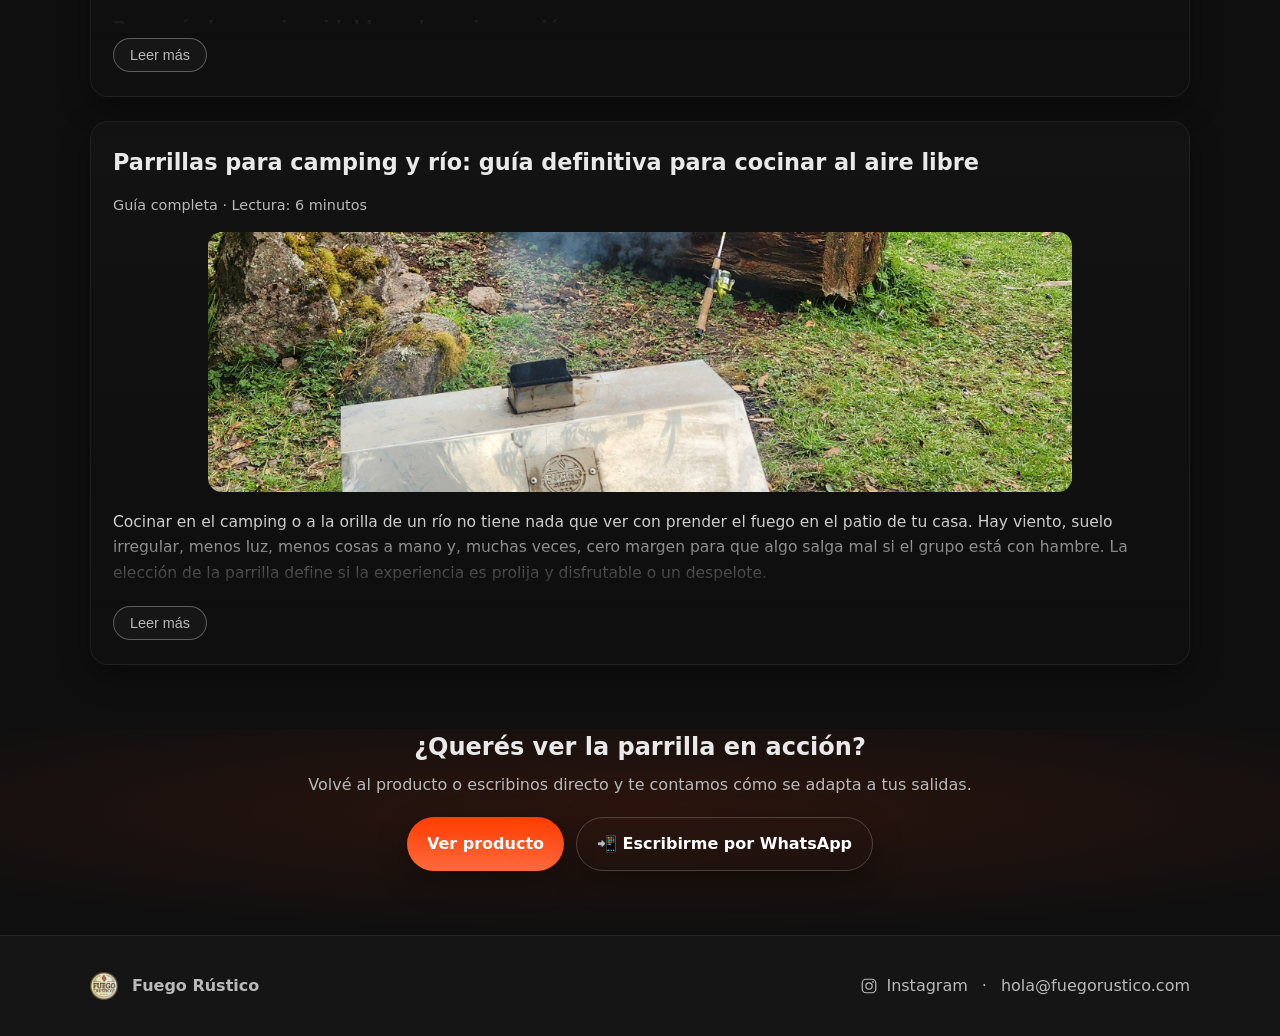
==== commit 501c3a94: "Update blog.html" ====
--- a/blog.html
+++ b/blog.html
@@ -211,6 +211,9 @@
        <li>
          <a href="#elegir-parrilla-inox" style="color:var(--brand);">• Cómo elegir una parrilla de acero inoxidable</a>
        </li>
+       <li>
+         <a href="#parrillas-camping-rio" style="color:var(--brand);">• Cómo elegir una parrilla de acero inoxidable</a>
+       </li>
      </ul>
    </div>
     
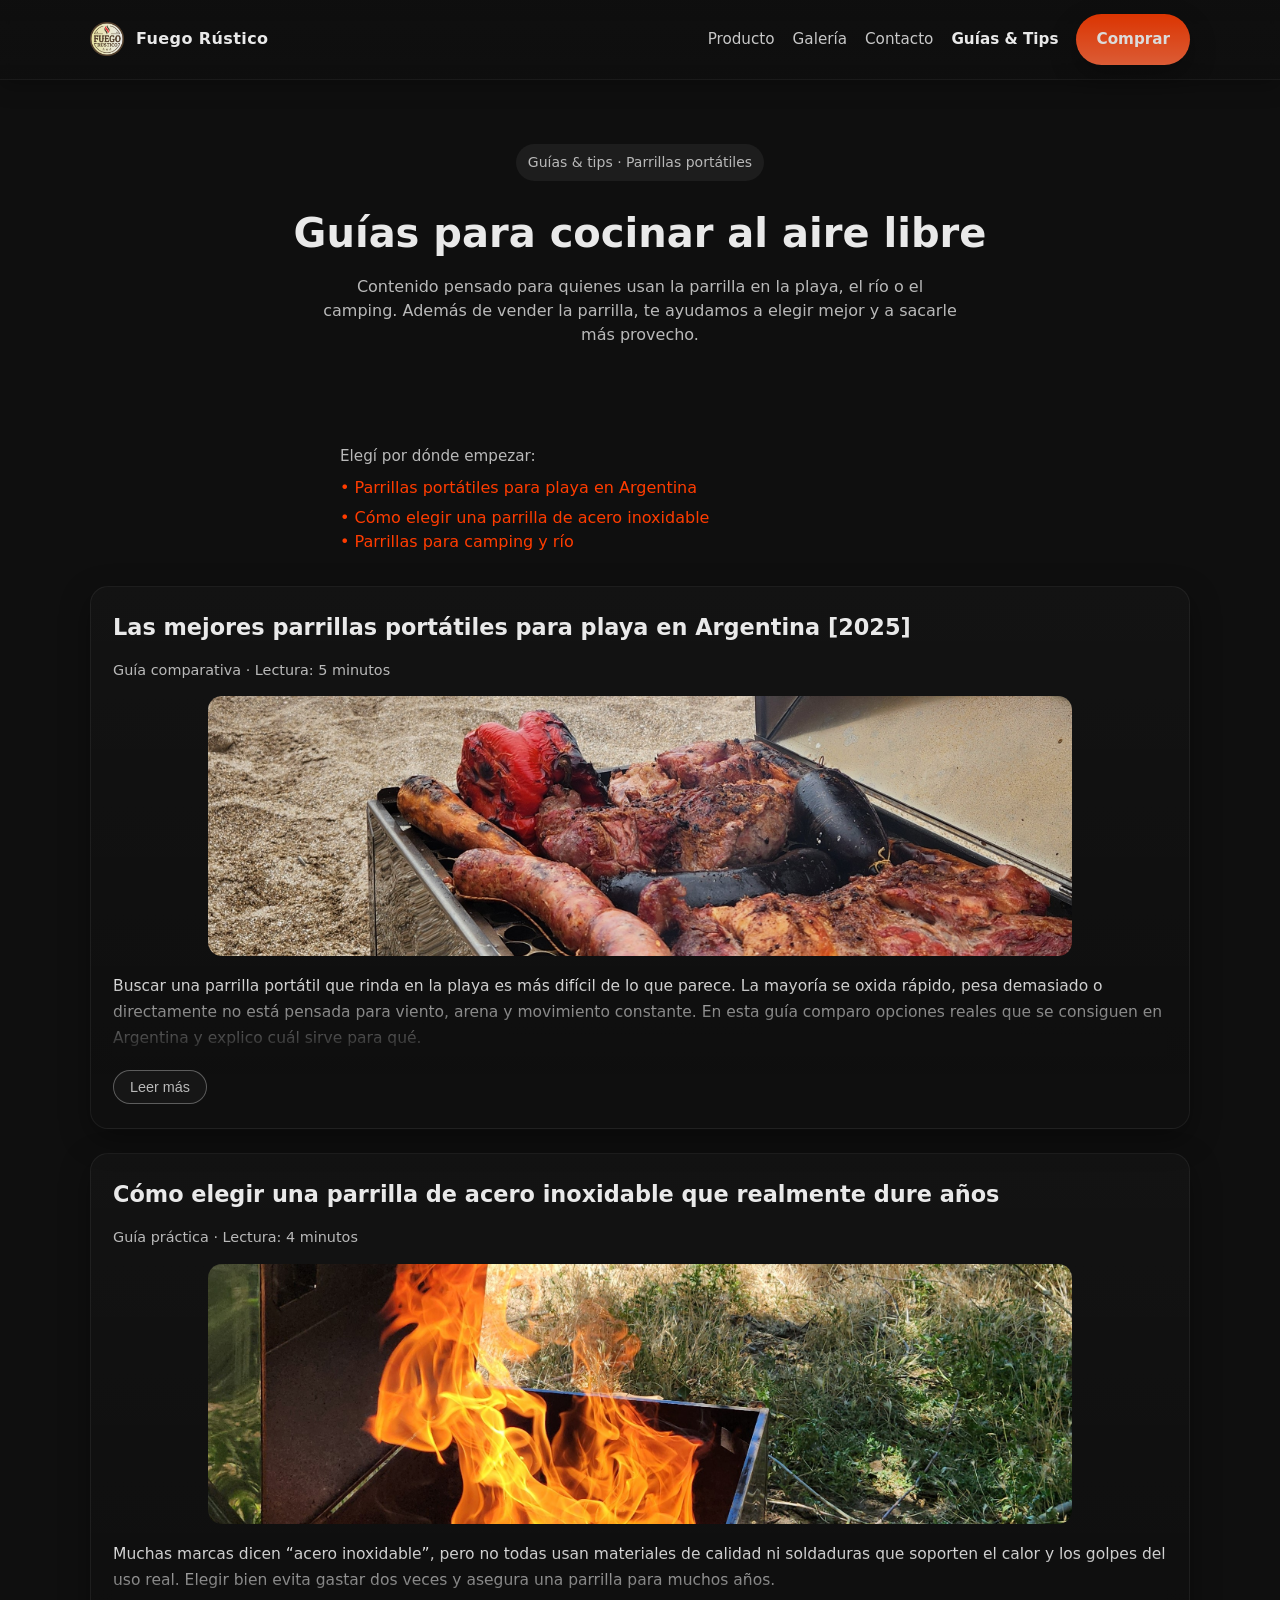
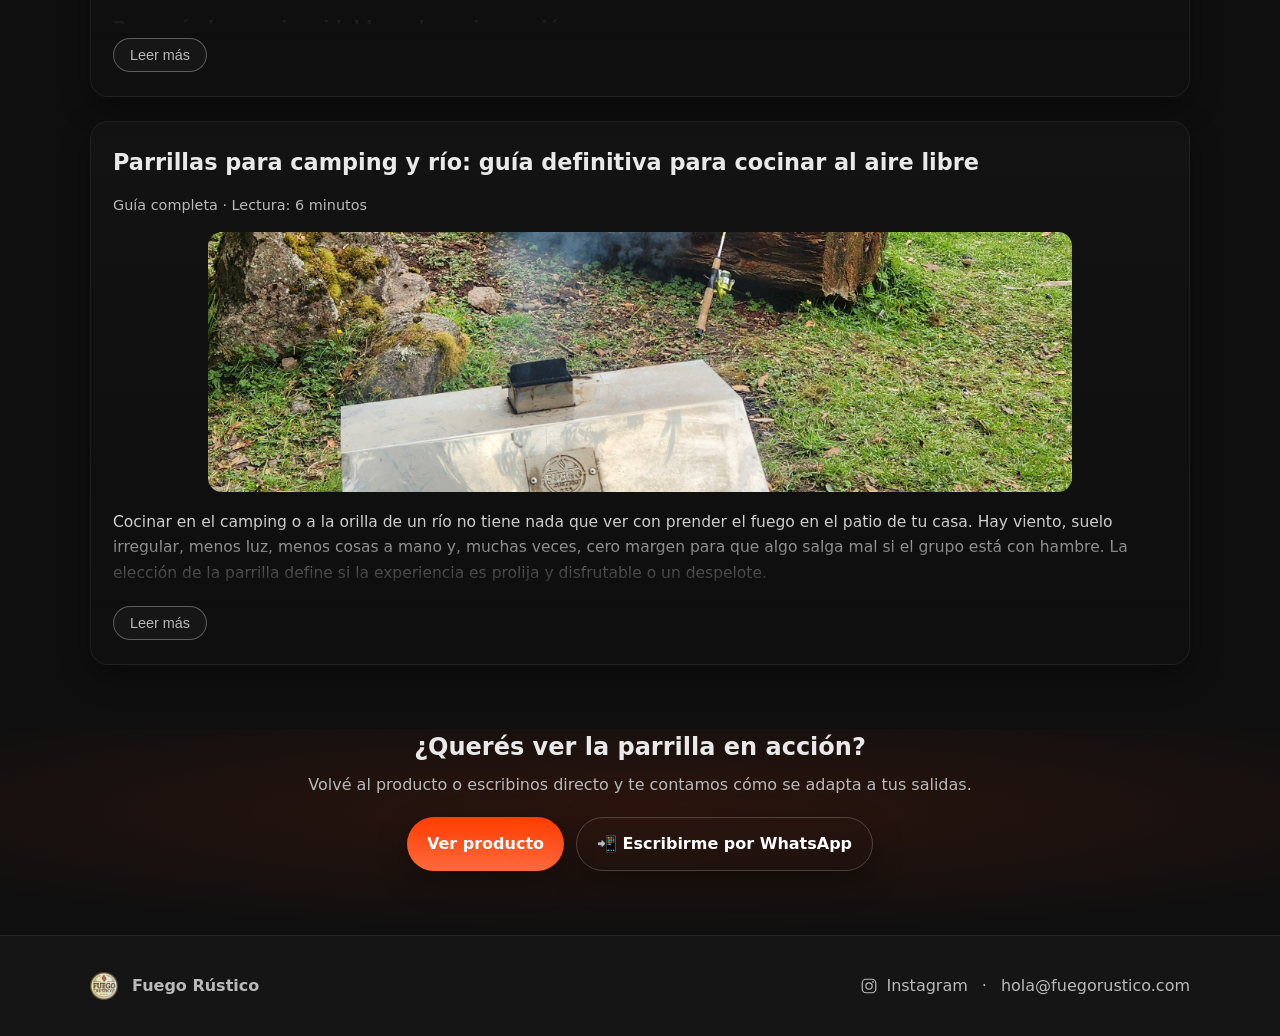
==== commit 76e135a1: "Update blog.html" ====
--- a/blog.html
+++ b/blog.html
@@ -212,7 +212,7 @@
          <a href="#elegir-parrilla-inox" style="color:var(--brand);">• Cómo elegir una parrilla de acero inoxidable</a>
        </li>
        <li>
-         <a href="#parrillas-camping-rio" style="color:var(--brand);">• Cómo elegir una parrilla de acero inoxidable</a>
+         <a href="#parrillas-camping-rio" style="color:var(--brand);">• Parrillas para camping y río</a>
        </li>
      </ul>
    </div>
